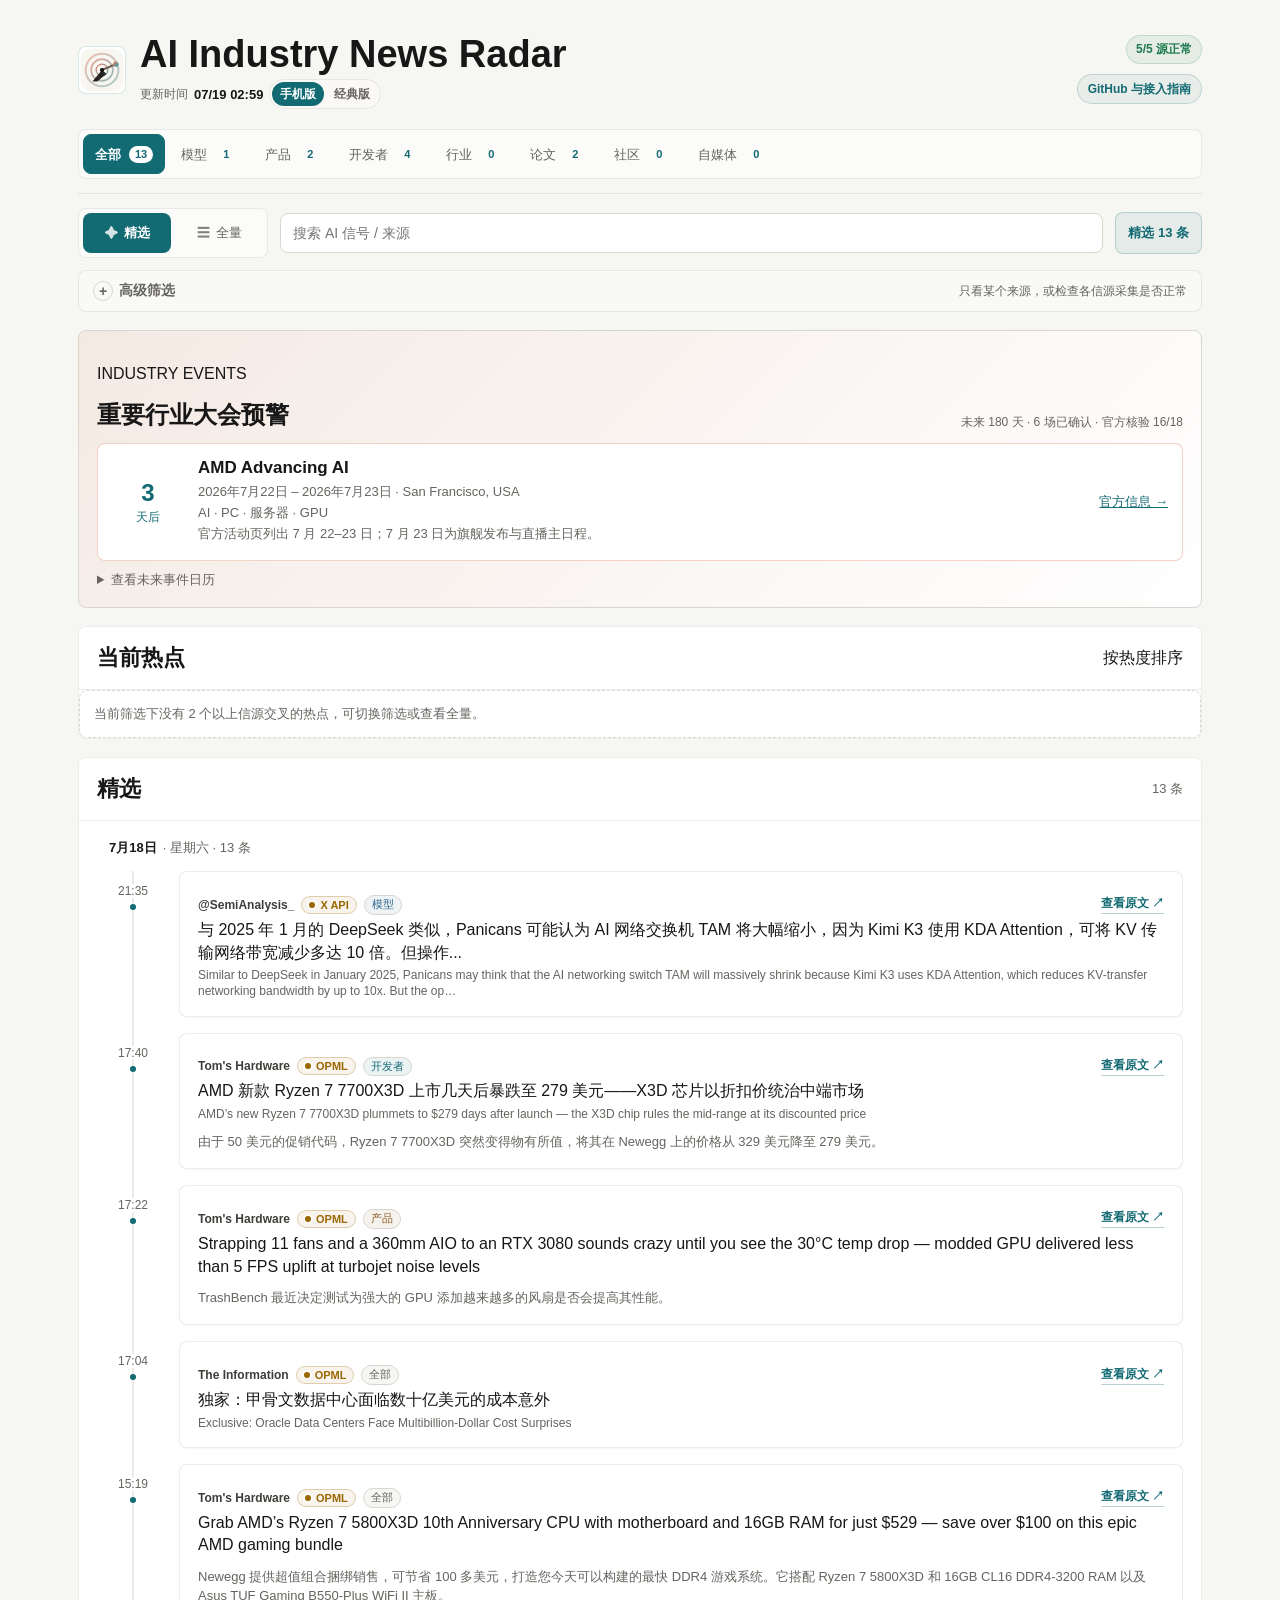
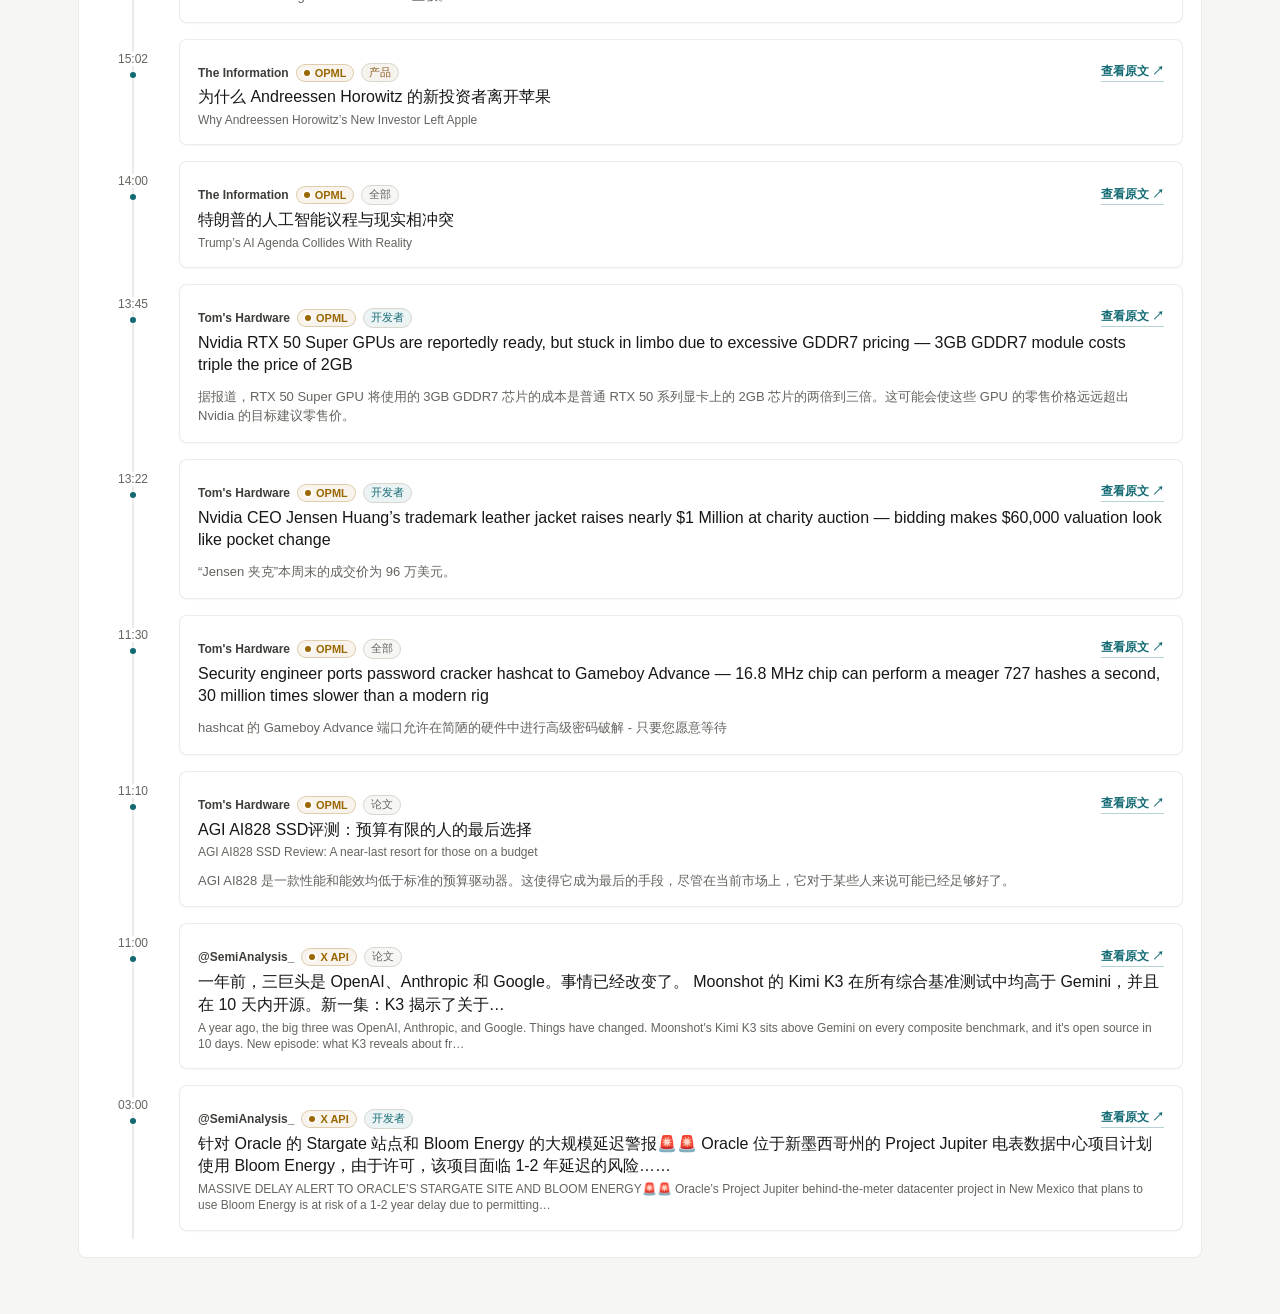
==== index.html @ e4fffa42 "fix: show industry signals instead of legacy AI scores" ====
<!doctype html>
<html lang="zh-CN" data-radar-view="mobile">
  <head>
    <meta charset="UTF-8" />
    <meta name="viewport" content="width=device-width, initial-scale=1.0" />
    <title>AI Industry News Radar｜24 小时产业更新雷达</title>
    <meta
      name="description"
      content="自动整理过去 24 小时值得看的 AI、PC、服务器与供应链产业更新。"
    />
    <link rel="canonical" href="https://news.learnprompt.pro/" />
    <meta property="og:title" content="AI Industry News Radar｜24 小时产业更新雷达" />
    <meta
      property="og:description"
      content="自动整理过去 24 小时值得看的 AI、PC、服务器与供应链产业更新。"
    />
    <meta property="og:type" content="website" />
    <meta property="og:url" content="https://news.learnprompt.pro/" />
    <meta property="og:site_name" content="AI Industry News Radar" />
    <meta name="application-name" content="AI Industry News Radar" />
    <meta name="theme-color" content="#f6f6f2" />
    <meta name="mobile-web-app-capable" content="yes" />
    <meta name="apple-mobile-web-app-title" content="AI Industry News Radar" />
    <meta name="apple-mobile-web-app-capable" content="yes" />
    <meta name="apple-mobile-web-app-status-bar-style" content="default" />
    <meta name="twitter:card" content="summary" />
    <meta name="twitter:title" content="AI Industry News Radar｜24 小时产业更新雷达" />
    <meta
      name="twitter:description"
      content="自动整理过去 24 小时值得看的 AI、PC、服务器与供应链产业更新。"
    />
    <link rel="icon" href="./assets/logo.svg" type="image/svg+xml" />
    <link rel="icon" href="./assets/icons/favicon-32.png" sizes="32x32" type="image/png" />
    <link rel="apple-touch-icon" href="./assets/icons/apple-touch-icon.png" sizes="180x180" />
    <link rel="manifest" href="./site.webmanifest" />
    <script src="./assets/view-mode.js?v=dual-view-0713c" data-root="./"></script>
    <link rel="stylesheet" href="./assets/styles.css?v=events-0719a" />
    <link rel="stylesheet" href="./assets/view-switch.css?v=dual-view-0713b" />
  </head>
  <body>
    <a class="skip-link" href="#hotBoardWrap">跳到当前热点</a>
    <main class="shell">
      <header class="hero">
        <div class="hero-main">
          <div class="hero-headline">
            <img class="hero-logo" src="./assets/logo.svg" alt="AI Industry News Radar Logo" />
            <div>
              <h1>AI Industry News Radar</h1>
              <div class="hero-updated hero-view-row">
                <span class="updated-label">更新时间</span>
                <span class="updated" id="updatedAt">加载中...</span>
                <div class="view-switch" role="group" aria-label="视角切换">
                  <span class="view-switch-label">视角</span>
                  <button class="view-switch-btn" type="button" data-radar-view-target="mobile">手机版</button>
                  <button class="view-switch-btn" type="button" data-radar-view-target="classic">经典版</button>
                </div>
              </div>
            </div>
          </div>
        </div>
        <div class="hero-meta">
          <span class="source-status-pill" id="sourceStatusPill">源状态加载中</span>
          <div class="hero-links" aria-label="项目入口">
            <a
              class="hero-link"
              href="https://github.com/LearnPrompt/ai-news-radar"
              target="_blank"
              rel="noopener noreferrer"
            >GitHub 与接入指南</a>
          </div>
        </div>

        <section class="section-nav-wrap" aria-label="内容栏目">
          <div class="section-tabs" id="sectionTabs" role="tablist" aria-label="AI 新闻栏目"></div>
          <div class="section-scroll-hint" aria-hidden="true">左右滑动，查看更多栏目 →</div>
        </section>
      </header>

      <section class="primary-controls">
        <div class="mode-switch curation-mode-switch" role="group" aria-label="精选/全量切换">
          <button id="modeSelectedBtn" class="mode-btn active" type="button" aria-pressed="true">
            <span class="mode-btn-icon" aria-hidden="true">&#10022;</span>精选
          </button>
          <button id="modeAllBtn" class="mode-btn" type="button" aria-pressed="false">
            <span class="mode-btn-icon" aria-hidden="true">&#9776;</span>全量
          </button>
        </div>
        <input id="searchInput" type="search" placeholder="搜索 AI 信号 / 来源" aria-label="搜索 AI 信号或来源" />
        <div class="mode-hint" id="modeHint">精选加载中</div>
        <button class="clear-filters-btn" id="clearFiltersBtn" type="button" hidden>清除筛选</button>
      </section>

      <details class="advanced-panel">
          <summary>
            <span>高级筛选</span>
            <span class="advanced-hint">只看某个来源，或检查各信源采集是否正常</span>
          </summary>
          <div class="advanced-content">
            <div class="advanced-controls">
              <label class="field">
                <span>具体来源</span>
                <select id="siteSelect">
                  <option value="">全部站点</option>
                </select>
              </label>
            </div>
            <div class="data-source-indicator" id="dataSourceIndicator" hidden>
              <span id="dataSourceIndicatorText"></span>
              <button type="button" id="dataSourceResetBtn" class="data-source-reset-btn">恢复本地</button>
            </div>
            <div class="source-health" id="sourceHealth">源状态加载中...</div>
            <details class="source-detail-panel">
              <summary>查看源状态详情</summary>
              <div class="source-health-details" id="sourceHealthDetails"></div>
              <section class="source-status-table" id="sourceStatusTable" aria-label="源状态详情"></section>
            </details>
          </div>
      </details>

      <section class="industry-events-wrap" id="industryEventsWrap" aria-label="重要行业大会预警" hidden>
        <div class="industry-events-head">
          <div>
            <p class="section-eyebrow">INDUSTRY EVENTS</p>
            <h2>重要行业大会预警</h2>
          </div>
          <span id="industryEventsMeta">加载中...</span>
        </div>
        <div id="industryEventAlert"></div>
        <details class="industry-events-calendar">
          <summary>查看未来事件日历</summary>
          <div id="industryEventsList"></div>
        </details>
      </section>

      <section class="list-wrap hot-board-wrap" id="hotBoardWrap" aria-label="当前热点">
        <div class="list-head">
          <h2>当前热点</h2>
          <span id="hotBoardMeta">按热度排序</span>
        </div>
        <div id="hotBoardList" class="hot-board-list"></div>
      </section>

      <section class="list-wrap top3-board-wrap" id="top3BoardWrap" aria-label="今日 TOP3 · 三口味锐评" hidden>
        <div class="list-head">
          <h2>今日 TOP3 · 三口味锐评</h2>
          <span id="top3BoardMeta"></span>
        </div>
        <div id="top3BoardList" class="top3-board-list"></div>
      </section>

      <section class="waytoagi-wrap">
        <div class="waytoagi-head">
          <h2>社区更新 · WaytoAGI</h2>
          <div class="waytoagi-tools">
            <div class="waytoagi-switch">
              <button id="waytoagiTodayBtn" class="waytoagi-btn active" type="button" aria-pressed="true">最近更新日</button>
              <button id="waytoagi7dBtn" class="waytoagi-btn" type="button" aria-pressed="false">近7日</button>
            </div>
            <span id="waytoagiUpdatedAt">加载中...</span>
          </div>
        </div>
        <div id="waytoagiMeta" class="waytoagi-meta"></div>
        <div id="waytoagiList" class="waytoagi-list"></div>
      </section>

      <section class="list-wrap" id="newsListWrap">
        <div class="list-head">
          <h2 id="listTitle">精选</h2>
          <div class="list-head-tools">
            <label id="allDedupeWrap" class="all-dedupe" for="allDedupeToggle">
              <input id="allDedupeToggle" type="checkbox" checked />
              <span class="all-dedupe-dot"></span>
              <span id="allDedupeLabel">去重开</span>
            </label>
            <span id="resultCount">0 条</span>
          </div>
        </div>
        <div id="newsList" class="news-list" aria-live="polite"></div>
      </section>

    </main>

    <template id="itemTpl">
      <article class="news-card">
        <div class="news-card-body">
          <div class="meta-row">
            <span class="curated-badge" hidden>精选</span>
            <span class="site"></span>
            <span class="source"></span>
            <strong class="score-badge" hidden></strong>
          </div>
          <a class="title" target="_blank" rel="noopener noreferrer"></a>
          <p class="news-summary"></p>
          <div class="why-box" hidden>
            <span class="why-label">推荐理由：</span>
            <span class="why-text"></span>
          </div>
          <div class="persona-slot"></div>
        </div>
      </article>
    </template>

    <script src="https://cdn.jsdelivr.net/npm/gsap@3.13.0/dist/gsap.min.js" integrity="sha384-HOvlOYPIs/zjoIkWUGXkVmXsjr8GuZLV+Q+rcPwmJOVZVpvTSXQChiN4t9Euv9Vc" crossorigin="anonymous" defer></script>
    <script src="./assets/motion.js?v=aihot-0715b" defer></script>
    <script src="./assets/app.js?v=industry-cleanup-0719b" defer></script>
  </body>
</html>
---- assets/styles.css ----
:root {
  --bg: #f6f6f2;
  --bg-alt: #eeecea;
  --surface: #ffffff;
  --surface-soft: #fbfaf7;
  --surface-alt: #f4f2ef;
  --ink: #171717;
  --ink-soft: #3f3d39;
  --muted: #66645f;
  --muted-soft: #8b8780;
  --line: #d9d6ce;
  --line-soft: rgba(23, 23, 23, 0.08);
  --accent: #126a73;
  --accent-warm: #b55231;
  --good: #1f7a4d;
  --warn: #9a6700;
  --bad: #b42318;
  --radius: 8px;
}

* {
  box-sizing: border-box;
}

html,
body {
  margin: 0;
  min-height: 100%;
  font-family: -apple-system, BlinkMacSystemFont, "Segoe UI", "Noto Sans SC", "Microsoft YaHei", sans-serif;
  color: var(--ink);
  background: var(--bg);
}

.skip-link {
  position: fixed;
  top: 12px;
  left: 12px;
  z-index: 100;
  border-radius: var(--radius);
  padding: 9px 12px;
  color: #f7fbfa;
  background: var(--accent);
  font-size: 13px;
  font-weight: 760;
  text-decoration: none;
  transform: translateY(-160%);
  transition: transform 160ms ease;
}

.skip-link:focus {
  transform: translateY(0);
}

button,
input,
select {
  font: inherit;
}

button {
  cursor: pointer;
}

.shell {
  max-width: 1160px;
  margin: 0 auto;
  padding: 30px 18px 56px;
}

.hero {
  display: grid;
  grid-template-columns: minmax(0, 1fr) auto;
  gap: 18px 28px;
  padding-bottom: 14px;
  border-bottom: 1px solid var(--line-soft);
}

.hero-main {
  min-width: 0;
}

.hero-headline {
  display: flex;
  gap: 14px;
  align-items: center;
}

.hero-headline > div {
  min-width: 0;
}

.hero-logo {
  width: 48px;
  height: 48px;
  border: 1px solid rgba(18, 106, 115, 0.16);
  border-radius: var(--radius);
  background: var(--surface);
}

.hero h1 {
  margin: 4px 0 0;
  font-size: 38px;
  line-height: 1.08;
  overflow-wrap: break-word;
}

.hero-updated {
  display: flex;
  align-items: baseline;
  gap: 6px;
  margin: 4px 0 0;
  font-size: 13px;
  color: var(--muted);
}

.hero-meta {
  align-self: center;
  display: grid;
  gap: 6px;
  min-width: 178px;
  padding: 0;
  border: 0;
  border-radius: var(--radius);
  background: transparent;
  justify-items: end;
  text-align: right;
}

.updated-label {
  color: var(--muted);
  font-size: 12px;
}

.updated {
  color: var(--ink);
  font-size: 13px;
  font-weight: 700;
}

.source-status-pill {
  display: inline-flex;
  width: max-content;
  max-width: 100%;
  align-items: center;
  gap: 6px;
  border: 1px solid rgba(31, 122, 77, 0.18);
  border-radius: 999px;
  padding: 5px 9px;
  color: var(--good);
  background: rgba(31, 122, 77, 0.07);
  font-size: 12px;
  font-weight: 740;
}

.source-status-pill.warn {
  color: var(--warn);
  border-color: rgba(154, 103, 0, 0.22);
  background: rgba(154, 103, 0, 0.08);
}

.source-status-pill.bad {
  color: var(--bad);
  border-color: rgba(180, 35, 24, 0.22);
  background: rgba(180, 35, 24, 0.07);
}

.hero-links {
  display: flex;
  flex-wrap: wrap;
  justify-content: flex-end;
  gap: 6px;
  margin-top: 4px;
}

.hero-link {
  display: inline-flex;
  align-items: center;
  justify-content: center;
  min-height: 30px;
  border: 1px solid rgba(18, 106, 115, 0.2);
  border-radius: 999px;
  padding: 5px 10px;
  color: var(--accent);
  background: rgba(18, 106, 115, 0.06);
  font-size: 12px;
  font-weight: 740;
  line-height: 1;
  text-decoration: none;
  white-space: nowrap;
}

.hero-link:hover {
  border-color: rgba(18, 106, 115, 0.36);
  background: rgba(18, 106, 115, 0.1);
}

.section-nav-wrap {
  grid-column: 1 / -1;
  display: grid;
  gap: 10px;
  padding-top: 2px;
}

.section-tabs {
  display: flex;
  gap: 4px;
  align-items: center;
  overflow-x: auto;
  scrollbar-width: none;
  -webkit-overflow-scrolling: touch;
  border: 1px solid var(--line-soft);
  border-radius: var(--radius);
  padding: 4px;
  background: rgba(255, 255, 255, 0.52);
}

.section-tabs::-webkit-scrollbar {
  display: none;
}

.section-scroll-hint {
  display: none;
}

.section-tab {
  flex: 0 0 auto;
  min-height: 40px;
  display: inline-flex;
  align-items: center;
  gap: 8px;
  border: 1px solid transparent;
  border-radius: var(--radius);
  padding: 0 11px;
  color: var(--muted);
  background: transparent;
  font-size: 13px;
}

.section-tab span,
.section-tab strong {
  line-height: 1;
  white-space: nowrap;
}

.section-tab strong {
  min-width: 22px;
  border-radius: 999px;
  padding: 3px 6px;
  color: var(--accent);
  background: transparent;
  font-size: 11px;
  text-align: center;
}

.section-tab.active {
  color: #fff;
  border-color: var(--accent);
  background: var(--accent);
  font-weight: 780;
}

.section-tab.active strong {
  color: var(--accent);
  background: #fff;
}

.primary-controls {
  margin-top: 14px;
  display: grid;
  grid-template-columns: auto minmax(0, 1fr) auto auto;
  gap: 12px;
  align-items: center;
}

/* 清除筛选按钮 hidden 时，隐藏项仍会占用第4列的 gap track，
   导致本行右边缘比 .section-tabs 短一个 gap 宽度——收窄为 3 列补齐右边缘。
   只在桌面生效：760px 以下 .primary-controls 是另一套 2 列/整行布局，不受此问题影响。 */
@media (min-width: 761px) {
  .primary-controls:has(> .clear-filters-btn[hidden]) {
    grid-template-columns: auto minmax(0, 1fr) auto;
  }
}

input,
select {
  width: 100%;
  border: 1px solid var(--line);
  background: var(--surface);
  color: var(--ink);
  border-radius: var(--radius);
  padding: 11px 12px;
  font-size: 14px;
}

input:focus,
select:focus,
button:focus-visible,
summary:focus-visible {
  outline: 2px solid rgba(18, 106, 115, 0.35);
  outline-offset: 2px;
}

.mode-hint {
  min-height: 42px;
  display: grid;
  place-items: center;
  border: 1px solid rgba(18, 106, 115, 0.22);
  border-radius: var(--radius);
  padding: 0 12px;
  color: var(--accent);
  background: rgba(18, 106, 115, 0.07);
  font-size: 13px;
  font-weight: 720;
  white-space: nowrap;
}

.clear-filters-btn,
.empty-reset-btn {
  min-height: 42px;
  border: 1px solid rgba(181, 82, 49, 0.28);
  border-radius: var(--radius);
  padding: 0 13px;
  color: var(--accent-warm);
  background: rgba(181, 82, 49, 0.06);
  font-size: 13px;
  font-weight: 720;
  white-space: nowrap;
}

.clear-filters-btn:hover,
.empty-reset-btn:hover {
  border-color: rgba(181, 82, 49, 0.46);
  background: rgba(181, 82, 49, 0.1);
}

.advanced-panel {
  margin-top: 12px;
  border: 1px solid rgba(23, 23, 23, 0.08);
  border-radius: var(--radius);
  background: rgba(251, 250, 247, 0.66);
}

.advanced-panel > summary {
  position: relative;
  display: flex;
  justify-content: space-between;
  gap: 12px;
  align-items: center;
  padding: 11px 14px 11px 40px;
  color: var(--ink);
  font-size: 14px;
  font-weight: 700;
  list-style: none;
  cursor: pointer;
}

.advanced-panel:not([open]) > summary {
  color: var(--muted);
  font-weight: 650;
}

.advanced-panel > summary::-webkit-details-marker {
  display: none;
}

.advanced-panel > summary::before {
  content: "+";
  width: 18px;
  height: 18px;
  position: absolute;
  left: 14px;
  top: 50%;
  transform: translateY(-50%);
  display: grid;
  place-items: center;
  border: 1px solid var(--line);
  border-radius: 50%;
  color: var(--muted);
  font-weight: 700;
}

.advanced-panel > summary > span:first-child {
  min-width: 0;
}

.advanced-panel[open] > summary::before {
  content: "-";
}

.advanced-hint {
  color: var(--muted);
  font-size: 12px;
  font-weight: 400;
  white-space: nowrap;
}

.advanced-content {
  display: grid;
  gap: 14px;
  padding: 0 14px 14px;
  border-top: 1px solid var(--line-soft);
}

.advanced-controls {
  display: grid;
  grid-template-columns: minmax(0, 320px);
  gap: 10px;
  align-items: end;
  padding-top: 14px;
}

.field {
  display: grid;
  gap: 6px;
  color: var(--muted);
  font-size: 12px;
}

.mode-switch {
  display: inline-flex;
  gap: 4px;
  align-items: center;
  border: 1px solid var(--line-soft);
  border-radius: var(--radius);
  padding: 4px;
  background: rgba(255, 255, 255, 0.52);
}

.mode-btn {
  min-height: 40px;
  border: 0;
  border-radius: var(--radius);
  background: transparent;
  color: var(--muted);
  padding: 0 14px;
  font-size: 13px;
}

.mode-btn.active {
  background: var(--accent);
  color: #fff;
  font-weight: 780;
}

.all-dedupe {
  display: none;
  min-height: 40px;
  align-items: center;
  gap: 8px;
  border: 1px solid var(--line);
  border-radius: var(--radius);
  padding: 0 12px;
  font-size: 13px;
  color: var(--muted);
  background: var(--surface-soft);
  cursor: pointer;
  user-select: none;
}

.all-dedupe.show {
  display: inline-flex;
}

.all-dedupe input {
  position: absolute;
  opacity: 0;
  width: 0;
  height: 0;
}

.all-dedupe-dot {
  width: 12px;
  height: 12px;
  border-radius: 50%;
  border: 1px solid rgba(23, 23, 23, 0.25);
  background: rgba(23, 23, 23, 0.16);
}

.all-dedupe input:checked + .all-dedupe-dot {
  border-color: rgba(18, 106, 115, 0.65);
  background: var(--accent);
}

.source-health {
  display: grid;
  gap: 10px;
}

.source-health-summary {
  display: flex;
  min-width: 0;
  align-items: center;
  justify-content: space-between;
  gap: 12px;
  border: 1px solid rgba(31, 122, 77, 0.16);
  border-radius: var(--radius);
  padding: 11px 12px;
  color: var(--muted);
  background: rgba(31, 122, 77, 0.05);
  font-size: 13px;
  line-height: 1.4;
}

.source-health-summary strong {
  color: var(--good);
  font-size: 15px;
}

.source-health-summary.warn {
  border-color: rgba(154, 103, 0, 0.2);
  background: rgba(154, 103, 0, 0.07);
}

.source-health-summary.warn strong {
  color: var(--warn);
}

.source-health-summary.bad {
  border-color: rgba(180, 35, 24, 0.22);
  background: rgba(180, 35, 24, 0.06);
}

.source-health-summary.bad strong {
  color: var(--bad);
}

.source-health-fail-bad {
  color: var(--bad);
  font-weight: 700;
}

.source-detail-panel {
  border: 1px solid var(--line-soft);
  border-radius: var(--radius);
  background: rgba(255, 255, 255, 0.48);
  overflow: hidden;
}

.source-detail-panel > summary {
  display: flex;
  align-items: center;
  justify-content: space-between;
  gap: 10px;
  padding: 10px 12px;
  color: var(--accent);
  font-size: 13px;
  font-weight: 760;
  cursor: pointer;
  list-style: none;
}

.source-detail-panel > summary::-webkit-details-marker {
  display: none;
}

.source-detail-panel > summary::after {
  content: "+";
  color: var(--muted);
  font-weight: 800;
}

.source-detail-panel[open] > summary::after {
  content: "-";
}

.source-health-details {
  display: grid;
  gap: 10px;
  padding: 0 12px 12px;
}

.source-health-hint {
  color: var(--muted);
  font-size: 12px;
  line-height: 1.4;
}

.source-health-authors-toggle {
  align-self: start;
  border: 1px solid var(--line);
  border-radius: var(--radius);
  padding: 6px 10px;
  color: var(--accent);
  background: var(--surface-soft);
  font: inherit;
  font-size: 12px;
  cursor: pointer;
}

.source-health-authors-toggle:hover,
.source-health-authors-toggle:focus-visible {
  border-color: var(--accent);
  outline: none;
}

.health-author-list {
  border: 1px solid var(--line);
  border-radius: var(--radius);
  padding: 10px 12px;
  background: var(--surface-soft);
}

.health-author-list-title {
  font-size: 13px;
  font-weight: 700;
}

.health-author-list-meta {
  margin-top: 3px;
  color: var(--muted);
  font-size: 12px;
}

.health-author-list-items {
  display: flex;
  max-height: 220px;
  margin-top: 9px;
  gap: 6px;
  overflow: auto;
  flex-wrap: wrap;
  align-content: flex-start;
}

.health-author-list-items button {
  border: 1px solid var(--line);
  border-radius: 999px;
  padding: 3px 7px;
  color: var(--ink-soft);
  background: var(--surface);
  font: inherit;
  font-size: 12px;
  line-height: 1.25;
  cursor: pointer;
}

.health-author-list-items button:hover,
.health-author-list-items button:focus-visible {
  border-color: var(--accent);
  color: var(--accent);
  outline: none;
}

.source-status-table {
  padding: 0 12px 12px;
}

.source-table {
  display: grid;
  border: 1px solid var(--line-soft);
  border-radius: var(--radius);
  overflow: hidden;
  background: var(--surface);
}

.source-table-row {
  display: grid;
  grid-template-columns: minmax(160px, 1.4fr) minmax(96px, 0.8fr) minmax(64px, 0.5fr) minmax(56px, 0.4fr);
  gap: 10px;
  align-items: center;
  border-top: 1px solid var(--line-soft);
  padding: 9px 10px;
  color: var(--muted);
  font-size: 12px;
}

.source-table-row:first-child {
  border-top: 0;
}

.source-table-head {
  color: var(--ink-soft);
  background: rgba(246, 246, 242, 0.74);
  font-weight: 780;
}

.source-table-row span {
  min-width: 0;
  overflow: hidden;
  text-overflow: ellipsis;
  white-space: nowrap;
}

.source-table-row .ok {
  color: var(--good);
  font-weight: 760;
}

.source-table-row .bad {
  color: var(--bad);
  font-weight: 760;
}

.source-table-foot {
  display: block;
  color: var(--ink-soft);
  background: rgba(246, 246, 242, 0.74);
  font-weight: 780;
  text-align: right;
}

.list-wrap,
.waytoagi-wrap {
  margin-top: 18px;
  border: 1px solid var(--line-soft);
  border-radius: var(--radius);
  background: var(--surface);
  overflow: hidden;
}

.list-wrap {
  background: var(--surface);
}

/* 双色交替：WaytoAGI 版块用深一档的底色，与伯乐精选 / AI信号流形成节奏感 */
.waytoagi-wrap {
  background: var(--bg-alt);
  border-color: rgba(23, 23, 23, 0.12);
}

.list-head,
.waytoagi-head {
  padding: 16px 18px;
  display: flex;
  flex-wrap: nowrap;
  justify-content: space-between;
  align-items: center;
  gap: 12px;
  border-bottom: 1px solid var(--line-soft);
  background: var(--surface);
}

/* WaytoAGI header 用对应的深档底色 */
.waytoagi-head {
  background: var(--surface-alt);
  border-bottom-color: rgba(23, 23, 23, 0.1);
}

.list-head h2,
.waytoagi-head h2 {
  margin: 0;
  font-size: 22px;
}

#resultCount,
#waytoagiUpdatedAt {
  color: var(--muted);
  font-size: 13px;
  white-space: nowrap;
}

.list-head-tools {
  display: flex;
  align-items: center;
  justify-content: flex-end;
  gap: 10px;
  min-width: 0;
  flex-wrap: wrap;
}

.bole-more-btn,
.list-more-btn {
  display: block;
  width: calc(100% - 32px);
  margin: 0 16px 16px;
  border: 1px solid var(--line);
  border-radius: var(--radius);
  background: var(--surface);
  color: var(--accent);
  cursor: pointer;
  font-size: 13px;
  font-weight: 760;
  min-height: 38px;
}

.bole-more-btn:hover,
.list-more-btn:hover {
  border-color: rgba(18, 106, 115, 0.38);
  background: rgba(18, 106, 115, 0.06);
}

.list-more-btn {
  margin-top: 12px;
}

.bole-empty {
  grid-column: 1 / -1;
  border: 1px dashed var(--line);
  border-radius: var(--radius);
  padding: 14px;
  color: var(--muted);
  font-size: 13px;
}

.intel-card-meta {
  display: flex;
  flex-wrap: wrap;
  gap: 7px;
  align-items: center;
  color: var(--muted);
  font-size: 12px;
}

.intel-score {
  color: var(--accent);
}

.top-story-title,
.intel-title {
  color: var(--ink);
  font-weight: 790;
  line-height: 1.38;
  letter-spacing: 0;
  overflow-wrap: anywhere;
}

.original-action,
.original-link {
  color: var(--accent);
  font-size: 12px;
  font-weight: 760;
  text-decoration: none;
}

.original-action {
  justify-self: start;
  border-bottom: 1px solid rgba(18, 106, 115, 0.3);
  padding-bottom: 1px;
}

.original-link {
  margin-left: auto;
}

.original-link:hover {
  text-decoration: underline;
}

.intel-reason {
  margin: 0;
  color: var(--muted);
  font-size: 13px;
  line-height: 1.48;
  overflow-wrap: anywhere;
}

.intel-tags,
.intel-card-sources,
.intel-sources {
  display: flex;
  flex-wrap: wrap;
  gap: 6px;
  align-items: center;
}

.signal-tag,
.intel-tags > span,
.intel-card-sources > span,
.intel-card-sources > strong,
.intel-sources {
  border: 1px solid var(--line);
  border-radius: 999px;
  padding: 3px 7px;
  color: var(--muted);
  background: rgba(255, 255, 255, 0.72);
  font-size: 11px;
  line-height: 1.25;
}

.intel-tags > span {
  color: var(--accent);
  border-color: rgba(18, 106, 115, 0.22);
  background: rgba(18, 106, 115, 0.07);
  font-weight: 720;
}

.signal-tag.tone-official,
.ai-tag.tone-official {
  color: var(--good);
  border-color: rgba(31, 122, 77, 0.32);
  background: rgba(31, 122, 77, 0.08);
}

.signal-tag.tone-hot,
.ai-tag.tone-hot,
.signal-tag.tone-community,
.ai-tag.tone-community {
  color: var(--accent-warm);
  border-color: rgba(181, 82, 49, 0.32);
  background: rgba(181, 82, 49, 0.08);
}

.signal-tag.tone-models,
.ai-tag.tone-models {
  color: #2a658a;
  border-color: rgba(42, 101, 138, 0.3);
  background: rgba(42, 101, 138, 0.08);
}

.signal-tag.tone-devtools,
.ai-tag.tone-devtools {
  color: var(--accent);
  border-color: rgba(18, 106, 115, 0.28);
  background: rgba(18, 106, 115, 0.08);
}

.signal-tag.tone-aggregate,
.ai-tag.tone-aggregate {
  color: #5f6b75;
  border-color: rgba(95, 107, 117, 0.28);
  background: rgba(95, 107, 117, 0.08);
}

.signal-tag.tone-research,
.ai-tag.tone-research {
  color: #6b568f;
  border-color: rgba(107, 86, 143, 0.3);
  background: rgba(107, 86, 143, 0.08);
}

.signal-tag.tone-products,
.ai-tag.tone-products {
  color: #8a5b20;
  border-color: rgba(138, 91, 32, 0.3);
  background: rgba(138, 91, 32, 0.08);
}

.signal-tag.tone-creator,
.ai-tag.tone-creator {
  color: #874860;
  border-color: rgba(135, 72, 96, 0.3);
  background: rgba(135, 72, 96, 0.08);
}

.signal-tag.tone-industry,
.ai-tag.tone-industry {
  color: #5c6258;
  border-color: rgba(92, 98, 88, 0.3);
  background: rgba(92, 98, 88, 0.08);
}

.signal-tag.tone-strong,
.ai-tag.tone-strong {
  color: var(--good);
  border-color: rgba(31, 122, 77, 0.28);
  background: rgba(31, 122, 77, 0.08);
}

.signal-tag.tone-default,
.ai-tag.tone-default {
  color: var(--muted);
  border-color: rgba(102, 100, 95, 0.26);
  background: rgba(102, 100, 95, 0.06);
}

.source-chip {
  display: inline-flex;
  min-width: 0;
  align-items: center;
  gap: 5px;
}

.source-dot {
  width: 6px;
  height: 6px;
  flex: 0 0 auto;
  border-radius: 50%;
  background: currentColor;
  box-shadow: 0 0 0 2px rgba(255, 255, 255, 0.72);
}

.source-chip-label {
  min-width: 0;
  overflow: hidden;
  text-overflow: ellipsis;
  white-space: nowrap;
}

.kind-official {
  color: var(--good);
  border-color: rgba(31, 122, 77, 0.28);
  background: rgba(31, 122, 77, 0.08);
}

.kind-hot {
  color: var(--accent-warm);
  border-color: rgba(181, 82, 49, 0.3);
  background: rgba(181, 82, 49, 0.08);
}

.kind-aihub {
  color: var(--accent);
  border-color: rgba(18, 106, 115, 0.26);
  background: rgba(18, 106, 115, 0.07);
}

.kind-builders,
.kind-newsletter {
  color: var(--warn);
  border-color: rgba(154, 103, 0, 0.28);
  background: rgba(154, 103, 0, 0.07);
}

.kind-creator {
  color: #874860;
  border-color: rgba(135, 72, 96, 0.28);
  background: rgba(135, 72, 96, 0.07);
}

.kind-aggregate,
.kind-blogs,
.kind-default {
  color: var(--muted);
  border-color: rgba(102, 100, 95, 0.26);
  background: rgba(102, 100, 95, 0.06);
}

.source-chip.kind-official {
  color: var(--good);
  border-color: rgba(31, 122, 77, 0.28);
  background: rgba(31, 122, 77, 0.08);
}

.source-chip.kind-hot {
  color: var(--accent-warm);
  border-color: rgba(181, 82, 49, 0.3);
  background: rgba(181, 82, 49, 0.08);
}

.source-chip.kind-aihub {
  color: var(--accent);
  border-color: rgba(18, 106, 115, 0.26);
  background: rgba(18, 106, 115, 0.07);
}

.source-chip.kind-builders,
.source-chip.kind-newsletter {
  color: var(--warn);
  border-color: rgba(154, 103, 0, 0.28);
  background: rgba(154, 103, 0, 0.07);
}

.source-chip.kind-creator {
  color: #874860;
  border-color: rgba(135, 72, 96, 0.28);
  background: rgba(135, 72, 96, 0.07);
}

.source-chip.kind-aggregate,
.source-chip.kind-blogs,
.source-chip.kind-default {
  color: var(--muted);
  border-color: rgba(102, 100, 95, 0.26);
  background: rgba(102, 100, 95, 0.06);
}

.intel-sources {
  justify-self: start;
  border-radius: var(--radius);
  line-height: 1.35;
}

.news-list {
  padding: 8px 18px 18px;
  gap: 8px;
}

.intel-card {
  min-width: 0;
  display: grid;
  gap: 8px;
  border: 1px solid var(--line);
  border-radius: var(--radius);
  padding: 13px 14px;
  background: var(--surface);
  transition: transform 0.18s ease, box-shadow 0.18s ease, border-color 0.18s ease;
}

.intel-card:hover {
  border-color: rgba(18, 106, 115, 0.32);
  background: #fff;
}

.intel-card-rank {
  color: var(--accent);
  font-weight: 800;
}

.intel-title {
  display: block;
  font-size: 16px;
  text-decoration: none;
}

.intel-title:hover {
  color: var(--accent);
}

.intel-score.hot {
  color: var(--accent-warm);
}

.intel-score.strong {
  color: var(--good);
}

.intel-card-sources {
  min-width: 0;
}

.intel-card-sources > span,
.intel-card-sources > strong {
  max-width: 260px;
  overflow: hidden;
  text-overflow: ellipsis;
  white-space: nowrap;
}

.news-list,
.site-group-list,
.source-group-list {
  display: grid;
}

.list-loading {
  padding: 18px 16px;
  color: var(--muted);
  font-size: 13px;
  background: var(--surface-soft);
}

.list-more-btn:focus-visible {
  outline: 2px solid var(--accent);
  outline-offset: -2px;
}

.news-card {
  min-width: 0;
}

.meta-row {
  display: flex;
  flex-wrap: wrap;
  gap: 7px;
  align-items: center;
  margin-top: 7px;
  color: var(--muted);
  font-size: 12px;
}

.site {
  font-weight: 700;
  color: #3f3d39;
}

.category,
.source,
.ai-tag,
.multi-chip,
.meta-row .signal-tag {
  padding: 2px 7px;
  border: 1px solid var(--line);
  border-radius: 999px;
  font-size: 11px;
}

.category {
  color: var(--ink);
  background: var(--surface-soft);
}

.category.kind-official {
  border-color: rgba(31, 122, 77, 0.34);
  color: var(--good);
}

.category.kind-newsletter {
  border-color: rgba(154, 103, 0, 0.34);
  color: var(--warn);
}

.category.kind-builders {
  border-color: rgba(181, 82, 49, 0.36);
  color: var(--accent-warm);
}

.category.kind-creator {
  border-color: rgba(135, 72, 96, 0.32);
  color: #874860;
}

.category.kind-aihub {
  border-color: rgba(18, 106, 115, 0.28);
  color: var(--accent);
}

.category.kind-aggregate,
.category.kind-blogs {
  color: var(--muted);
}

.ai-tag {
  border-color: rgba(18, 106, 115, 0.22);
  background: rgba(18, 106, 115, 0.07);
  color: var(--accent);
  font-weight: 650;
}

.source.source-chip {
  max-width: 220px;
  font-weight: 650;
}

.ai-tag.hot {
  border-color: rgba(181, 82, 49, 0.3);
  background: rgba(181, 82, 49, 0.08);
  color: var(--accent-warm);
}

.ai-tag.strong {
  border-color: rgba(31, 122, 77, 0.28);
  background: rgba(31, 122, 77, 0.08);
  color: var(--good);
}

.ai-tag.watch {
  color: var(--muted);
  background: var(--surface-soft);
}

.multi-chip {
  color: var(--ink);
  background: var(--surface-soft);
  font-weight: 650;
  cursor: pointer;
  font-family: inherit;
  line-height: 1.4;
}

.multi-chip:hover {
  border-color: var(--accent);
  color: var(--accent);
}

.multi-chip[aria-expanded="true"] {
  border-color: var(--accent);
  color: var(--accent);
  background: rgba(18, 106, 115, 0.06);
}

.title {
  min-width: 0;
  margin-top: 0;
  display: inline-flex;
  flex-direction: column;
  gap: 3px;
  color: var(--ink);
  text-decoration: none;
  font-size: 16px;
  line-height: 1.42;
  overflow-wrap: anywhere;
}

.news-summary {
  margin: 7px 0 0;
  color: var(--muted);
  font-size: 13px;
  line-height: 1.45;
}

.title-sub {
  color: var(--muted);
  font-size: 12px;
  line-height: 1.35;
  font-weight: 400;
}

.title:hover {
  color: var(--accent);
}

.empty {
  padding: 24px 16px;
  color: var(--muted);
  text-align: center;
}

.empty h3 {
  margin: 0;
  color: var(--ink);
  font-size: 17px;
}

.empty p {
  margin: 7px 0 14px;
}

.empty-reset-btn {
  min-height: 38px;
}

.waytoagi-tools {
  display: inline-flex;
  align-items: center;
  gap: 10px;
}

.waytoagi-switch {
  display: inline-flex;
  border: 1px solid var(--line);
  border-radius: var(--radius);
  overflow: hidden;
  background: var(--surface);
}

.waytoagi-btn {
  min-height: 32px;
  border: 0;
  border-left: 1px solid var(--line);
  background: transparent;
  color: var(--muted);
  padding: 0 10px;
  font-size: 12px;
}

.waytoagi-btn:first-child {
  border-left: 0;
}

.waytoagi-btn.active {
  background: var(--accent);
  color: #fff;
  font-weight: 700;
}

.waytoagi-meta {
  padding: 12px 16px 0;
  display: flex;
  flex-wrap: wrap;
  gap: 8px;
  font-size: 12px;
  color: var(--muted);
}

.waytoagi-meta a {
  color: var(--accent);
  text-decoration: none;
}

.waytoagi-list {
  padding: 12px 16px 16px;
  display: grid;
  gap: 8px;
}

.waytoagi-item {
  min-width: 0;
  display: grid;
  grid-template-columns: 76px minmax(0, 1fr);
  gap: 8px;
  text-decoration: none;
  border: 1px solid rgba(23, 23, 23, 0.08);
  border-radius: var(--radius);
  padding: 8px 10px;
  color: var(--ink);
  background: var(--surface);   /* alt 版块里卡片用纯白，形成内部层次 */
}

.waytoagi-item .d {
  color: var(--muted);
  font-size: 12px;
}

.waytoagi-item .t {
  min-width: 0;
  font-size: 13px;
  line-height: 1.35;
  overflow-wrap: anywhere;
}

.waytoagi-empty,
.waytoagi-error {
  border-radius: var(--radius);
  padding: 9px 10px;
  font-size: 13px;
}

.waytoagi-empty {
  border: 1px dashed var(--line);
  color: var(--muted);
}

.waytoagi-error {
  border: 1px solid rgba(180, 35, 24, 0.28);
  background: rgba(180, 35, 24, 0.08);
  color: var(--bad);
}

@media (max-width: 760px) {
  .shell {
    padding: 18px 12px 36px;
  }

  .hero,
  .advanced-controls,
  .waytoagi-head {
    grid-template-columns: 1fr;
  }

  .hero {
    gap: 10px;
    padding-bottom: 12px;
  }

  .advanced-panel > summary {
    min-height: 46px;
    align-items: center;
    flex-direction: row;
    padding-block: 9px;
  }

  .advanced-hint {
    max-width: 65%;
    overflow: hidden;
    text-overflow: ellipsis;
    white-space: nowrap;
  }

  .hero h1 {
    font-size: 30px;
  }

  .hero-logo {
    width: 48px;
    height: 48px;
  }

  .hero-meta {
    display: flex;
    flex-wrap: wrap;
    justify-content: flex-start;
    align-items: center;
    gap: 8px;
    min-width: 0;
    text-align: left;
  }

  .hero-links {
    width: auto;
    justify-content: flex-start;
  }

  .updated-label {
    display: none;
  }

  .updated {
    display: inline-flex;
    align-items: center;
    min-height: 30px;
    border: 1px solid var(--line-soft);
    border-radius: 999px;
    padding: 5px 10px;
    background: rgba(255, 255, 255, 0.62);
    font-size: 12px;
  }

  .updated::before {
    content: "更新";
    margin-right: 5px;
    color: var(--muted);
    font-weight: 650;
  }

  .source-status-pill {
    min-height: 30px;
    padding: 5px 10px;
    font-size: 12px;
  }

  .section-nav-wrap {
    position: sticky;
    z-index: 8;
    top: 0;
    margin-right: -12px;
    margin-left: -12px;
    padding: 7px 12px;
    border-top: 1px solid rgba(23, 23, 23, 0.06);
    border-bottom: 1px solid rgba(23, 23, 23, 0.08);
    background: rgba(246, 246, 242, 0.96);
    backdrop-filter: blur(10px);
  }

  .section-tabs {
    padding-bottom: 1px;
  }

  .section-scroll-hint {
    display: block;
    margin-top: -5px;
    color: var(--accent);
    font-size: 11px;
    font-weight: 680;
    text-align: right;
  }

  .section-tab {
    min-height: 38px;
    padding: 0 10px;
  }

  .mode-hint,
  .advanced-hint,
  #resultCount,
  #waytoagiUpdatedAt {
    white-space: normal;
  }

  .primary-controls {
    grid-template-columns: minmax(0, 1fr) auto;
    gap: 8px;
  }

  .primary-controls .mode-switch {
    grid-column: 1 / -1;
  }

  .clear-filters-btn {
    grid-column: 1 / -1;
    min-height: 38px;
  }

  .mode-hint {
    min-height: 42px;
    max-width: 112px;
    padding-inline: 10px;
    white-space: nowrap;
  }

  .waytoagi-head {
    align-items: flex-start;
    flex-direction: column;
  }

  .list-head {
    align-items: flex-start;
    flex-direction: column;
  }

  .list-head-tools {
    width: 100%;
    justify-content: space-between;
  }

  .news-list {
    padding: 10px 12px 12px;
  }

  .source-status-table {
    overflow-x: auto;
  }

  .source-table {
    min-width: 580px;
  }
}

@media (max-width: 460px) {
  .hero-headline {
    align-items: flex-start;
  }

  .source-health-summary {
    align-items: flex-start;
    flex-direction: column;
  }

  .section-tab {
    gap: 6px;
    font-size: 12px;
  }

  .section-tab strong {
    min-width: 20px;
    padding: 3px 5px;
  }

  .intel-card {
    padding: 12px;
  }

  .intel-card-sources > span,
  .intel-card-sources > strong {
    max-width: 180px;
  }

  .waytoagi-tools {
    align-items: flex-start;
    flex-direction: column;
  }
}

/* Motion layer */
.news-card,
.intel-card {
  transition: transform 0.18s ease, box-shadow 0.18s ease, border-color 0.18s ease;
}

.news-card:hover,
.intel-card:hover {
  transform: translateY(-2px);
  box-shadow: 0 4px 12px rgba(0, 0, 0, 0.07);
}

@media (prefers-reduced-motion: reduce) {
  .news-card,
  .intel-card {
    will-change: auto;
    transition: none;
    transform: none !important;
  }

  .news-card:hover,
  .intel-card:hover {
    box-shadow: none;
  }
}

/* 入场动画只做位移、不碰透明度：后台/冻结页面里动画不启动时，
   元素最多偏移几像素但始终可见，绝不会像 opacity 动画那样被困在透明态。 */
@media (prefers-reduced-motion: no-preference) {
  @keyframes card-enter {
    from {
      transform: translateY(12px);
    }
  }

  #newsList .news-card {
    animation: card-enter 0.4s ease;
  }

  @keyframes nav-enter {
    from {
      transform: translateY(8px);
    }
  }

  .section-tab {
    animation: nav-enter 0.3s ease;
  }
}

/* ============================================================
   Persona 三味点评（v0.8）
   只用既有变量：--accent / --ink-soft / --muted / --line / --surface
   红线：0 圆角、1px 实线边框、单一 accent 色
   ============================================================ */

.story-persona {
  display: flex;
  align-items: baseline;
  gap: 7px;
  min-width: 0;
}

.story-persona-label {
  flex: none;
  border-left: 2px solid var(--accent);
  padding-left: 6px;
  color: var(--accent);
  font-size: 11px;
  font-weight: 760;
  line-height: 1.2;
}

.story-persona-text {
  color: var(--ink-soft);
  font-size: 11px;
  line-height: 1.5;
  overflow-wrap: anywhere;
}

.persona-panel {
  display: grid;
  grid-template-columns: repeat(3, 1fr);
  border: 1px solid var(--line);
  border-radius: 0;
  background: var(--surface);
}

.persona-col {
  display: grid;
  gap: 4px;
  align-content: start;
  padding: 9px 10px;
  min-width: 0;
}

.persona-col + .persona-col {
  border-left: 1px solid var(--line);
}

.persona-name {
  color: var(--accent);
  font-size: 11px;
  font-weight: 760;
  line-height: 1.2;
}

.persona-score {
  color: var(--ink);
  font-size: 14px;
  font-weight: 790;
  line-height: 1.2;
}

.persona-review {
  margin: 0;
  color: var(--ink-soft);
  font-size: 11px;
  line-height: 1.5;
  overflow-wrap: anywhere;
}

@media (max-width: 720px) {
  .persona-panel {
    grid-template-columns: 1fr;
  }

  .persona-col + .persona-col {
    border-left: 0;
    border-top: 1px solid var(--line);
  }
}

/* ---- AIHOT 式单层信息架构：热点排行区 + 共享卡片组件（v0.9 重构）---- */
/* 红线：单强调色 var(--accent)、0 圆角、1px 边框、无渐变无阴影 */

.hot-board-list {
  display: flex;
  flex-direction: column;
}

/* 今日 TOP3 板块：复用完整精选卡片（含三口味并排面板），卡片间留缝即可 */
.top3-board-list {
  display: flex;
  flex-direction: column;
  gap: 10px;
}

/* 热点排行区：一行一条（AIHOT 式），不复用下方精选列表的完整卡片，避免摘要/标签重复展示 */
.hot-row {
  display: flex;
  align-items: center;
  gap: 10px;
  min-height: 40px;
  padding: 0 12px;
  border-top: 1px solid rgba(23, 23, 23, 0.06);
}

.hot-row:first-child {
  border-top: 0;
}

.hot-row-rank {
  flex: 0 0 auto;
  min-width: 24px;
  color: var(--accent);
  font-weight: 800;
  font-variant-numeric: tabular-nums;
}

.hot-row-title {
  min-width: 0;
  flex: 1 1 auto;
  overflow: hidden;
  color: var(--ink);
  font-size: 14px;
  text-decoration: none;
  text-overflow: ellipsis;
  white-space: nowrap;
}

.hot-row-title:hover {
  color: var(--accent);
}

.hot-row-meta {
  flex: 0 0 auto;
  color: var(--muted);
  font-size: 12px;
  white-space: nowrap;
}

/* 精选/全量全局开关，紧挨搜索框；min-width 与 .section-tabs 的 全部/模型 按钮宽度对齐 */
.curation-mode-switch .mode-btn {
  display: inline-flex;
  align-items: center;
  justify-content: center;
  gap: 6px;
  min-width: 88px;
  box-sizing: border-box;
}

.mode-btn-icon {
  opacity: 0.82;
}

/* 日期分组条：坐在时间轴左侧，作为轴上的日期锚点；日期 + 星期/条数（弱化） */
.date-group-header {
  margin-top: 4px;
  padding: 10px 12px 6px;
  border-top: 1px solid rgba(23, 23, 23, 0.06);
  display: flex;
  align-items: baseline;
  gap: 6px;
  color: var(--ink);
  font-size: 13px;
  font-weight: 800;
}

.date-group-header:first-child {
  margin-top: 0;
  border-top: 0;
}

.date-group-meta {
  color: var(--muted);
  font-size: 13px;
  font-weight: 400;
}

/* 主列表时间轴：左侧 rail（时间点 + 竖线）+ 右侧卡片，精选/全量共用。
   卡片间距用 .timeline-item 的 padding-bottom（而非卡片 margin-bottom），
   这样竖线伪元素（挂在 .timeline-item 上）top:0/bottom:0 覆盖 padding 区域，
   在卡片之间的间隙里也保持连续，不会断线。
   父容器 #newsList 的 grid gap 是 8px，这段间隙不属于 .timeline-item 自身的盒子，
   ::before 覆盖不到——用 :has(+ .timeline-item) 让竖线多探出 8px 桥接过去，
   卡片间总间距 = padding-bottom(8px) + grid gap(8px) = 16px。 */
.timeline-item {
  position: relative;
  display: grid;
  grid-template-columns: 72px minmax(0, 1fr);
  gap: 0 10px;
  padding-bottom: 8px;
}

.timeline-item::before {
  content: "";
  position: absolute;
  top: 0;
  bottom: 0;
  left: 36px;
  width: 1px;
  background: var(--line);
  transform: translateX(-50%);
}

/* 同一日期分组内，前一项后面紧跟着另一项时，桥接父容器的 8px grid gap，让竖线不断 */
.timeline-item:has(+ .timeline-item)::before {
  bottom: -8px;
}

.timeline-rail {
  position: relative;
  display: flex;
  flex-direction: column;
  align-items: center;
  padding: 13px 0;
}

.timeline-time {
  position: relative;
  z-index: 1;
  padding: 0 4px;
  color: var(--muted);
  font-size: 12px;
  font-variant-numeric: tabular-nums;
  background: var(--surface);
}

.timeline-dot {
  position: relative;
  z-index: 1;
  margin-top: 6px;
  width: 6px;
  height: 6px;
  border-radius: 50%;
  background: var(--accent);
}

@media (max-width: 720px) {
  .timeline-item {
    grid-template-columns: 56px minmax(0, 1fr);
  }

  .timeline-item::before {
    left: 28px;
  }
}

/* 共享卡片组件：主列表基础卡片，嵌在 .timeline-item 右侧。
   AIHOT 参考图里每条是漂浮在轴线旁的独立白卡：边框 + 圆角 + 极轻阴影。 */
.news-card {
  position: relative;
  display: flex;
  gap: 10px;
  border: 1px solid var(--line-soft);
  border-radius: var(--radius);
  padding: 16px 18px;
  background: var(--surface);
  box-shadow: 0 1px 2px rgba(0, 0, 0, 0.04);
}

.news-card-body {
  min-width: 0;
  flex: 1 1 auto;
  display: grid;
  gap: 4px;
}

.curated-badge {
  border: 1px solid rgba(181, 82, 49, 0.32);
  border-radius: 999px;
  padding: 2px 7px;
  color: var(--accent-warm);
  background: rgba(181, 82, 49, 0.07);
  font-size: 11px;
  font-weight: 720;
}

.score-badge {
  border: 1px solid var(--line);
  border-radius: 999px;
  padding: 2px 7px;
  color: var(--accent);
  background: rgba(18, 106, 115, 0.06);
  font-size: 11px;
  font-weight: 780;
}

.score-badge.tone-hot {
  color: var(--accent-warm);
  border-color: rgba(181, 82, 49, 0.3);
  background: rgba(181, 82, 49, 0.08);
}

.score-badge.tone-strong {
  color: var(--good);
  border-color: rgba(31, 122, 77, 0.28);
  background: rgba(31, 122, 77, 0.08);
}

.why-box {
  margin-top: 2px;
  border-left: 2px solid rgba(18, 106, 115, 0.28);
  padding-left: 10px;
  font-size: 13px;
  line-height: 1.5;
}

.why-label {
  color: var(--ink);
  font-weight: 820;
  margin-right: 4px;
}

.why-text {
  color: var(--muted);
  overflow-wrap: anywhere;
}

.persona-slot:empty {
  display: none;
}

/* 同一事件展开：时间线卡片内联子列表 + 热点行内联子列表，共用同一套行样式。
   触发器现在是 meta-row 里的 .multi-chip（时间线卡片）/ .hot-row-source-toggle（热点行）。
   红线：单强调色 var(--accent)、0 圆角、1px 边框，不新增色彩。 */
.event-expand-list {
  display: grid;
  gap: 6px;
  margin-top: 2px;
  padding-top: 8px;
  border-top: 1px solid var(--line-soft);
}

/* [hidden] 属性的优先级低于同 specificity 的作者样式（origin 优先于 specificity），
   .event-expand-list 的 display: grid 会盖掉 UA 自带的 [hidden]{display:none}，
   导致 multi-chip 第二次点击设 hidden=true 后列表仍然可见。显式声明覆盖修复。 */
.event-expand-list[hidden] {
  display: none;
}

.event-source-row {
  display: flex;
  flex-wrap: wrap;
  align-items: baseline;
  gap: 6px;
  padding-left: 10px;
  font-size: 12px;
  line-height: 1.4;
}

.event-source-title {
  min-width: 0;
  flex: 1 1 auto;
  color: var(--ink);
  text-decoration: none;
  overflow-wrap: anywhere;
}

.event-source-title:hover {
  color: var(--accent);
}

.event-source-name {
  flex: 0 0 auto;
  color: var(--muted);
}

.event-source-time {
  flex: 0 0 auto;
  color: var(--muted-soft);
  white-space: nowrap;
}

/* 热点行的信源数变成按钮：子列表插在 .hot-row 正下方，作为独立一行，靠标题列缩进对齐 */
.hot-row-source-toggle {
  border: 0;
  background: transparent;
  padding: 0;
  margin: 0;
  color: inherit;
  font: inherit;
  cursor: pointer;
  text-decoration: underline dotted;
  text-underline-offset: 2px;
}

.hot-row-source-toggle:hover {
  color: var(--accent);
}

.hot-row-source-list.event-expand-list {
  margin: 0 0 0 34px;
  padding: 8px 12px 10px;
  border-top: 1px solid rgba(23, 23, 23, 0.06);
}

/* DATA_BASE_URL 数据同源开关：非空时展示一行提示 + 恢复本地按钮 */
.data-source-indicator {
  display: flex;
  flex-wrap: wrap;
  align-items: center;
  gap: 8px;
  color: var(--muted);
  font-size: 12px;
  overflow-wrap: anywhere;
}

.data-source-reset-btn {
  border: 1px solid var(--line);
  border-radius: var(--radius);
  padding: 2px 8px;
  color: var(--muted);
  background: var(--surface-soft);
  font-size: 12px;
  cursor: pointer;
}

.data-source-reset-btn:hover {
  color: var(--accent);
  border-color: var(--accent);
}

.industry-events-wrap {
  margin: 18px 0;
  padding: 18px;
  border: 1px solid var(--line);
  border-radius: var(--radius);
  background: linear-gradient(135deg, rgba(217, 72, 37, 0.07), var(--surface));
}

.industry-events-head,
.industry-event-card,
.industry-event-row {
  display: flex;
  justify-content: space-between;
  gap: 14px;
}

.industry-events-head { align-items: flex-end; margin-bottom: 12px; }
.industry-events-head h2 { margin: 2px 0 0; }
.industry-events-head > span { color: var(--muted); font-size: 12px; }

.industry-event-card {
  align-items: center;
  padding: 14px;
  border: 1px solid rgba(217, 72, 37, 0.25);
  border-radius: var(--radius);
  background: var(--surface);
}

.industry-event-countdown { min-width: 72px; color: var(--accent); text-align: center; }
.industry-event-countdown strong { display: block; font-size: 24px; }
.industry-event-countdown span { font-size: 12px; }
.industry-event-body { min-width: 0; flex: 1; }
.industry-event-body h3 { margin: 0 0 5px; font-size: 17px; }
.industry-event-body p { margin: 3px 0; color: var(--muted); font-size: 13px; }
.industry-event-link { color: var(--accent); font-size: 13px; white-space: nowrap; }
.industry-events-calendar { margin-top: 10px; }
.industry-events-calendar > summary { color: var(--muted); cursor: pointer; font-size: 13px; }
.industry-event-row { align-items: center; padding: 10px 2px; border-bottom: 1px solid var(--line); }
.industry-event-row:last-child { border-bottom: 0; }
.industry-event-row-main { min-width: 0; flex: 1; }
.industry-event-row-main strong { display: block; }
.industry-event-row-main span { color: var(--muted); font-size: 12px; }
.industry-event-row-days { color: var(--accent); font-weight: 700; white-space: nowrap; }

@media (max-width: 640px) {
  .industry-events-wrap { padding: 14px; }
  .industry-events-head, .industry-event-card { align-items: flex-start; }
  .industry-event-card { flex-wrap: wrap; }
  .industry-event-countdown { min-width: 58px; text-align: left; }
  .industry-event-link { margin-left: 72px; }
}
---- assets/view-switch.css ----
.hero-view-row {
  display: flex;
  min-width: 0;
  flex-wrap: wrap;
  align-items: center;
  gap: 6px;
  margin: 4px 0 0;
  color: var(--muted, #66645f);
  font-size: 13px;
}

.hero-meta {
  align-self: center;
}

.view-switch {
  display: inline-flex;
  min-height: 30px;
  flex: 0 0 auto;
  align-items: center;
  gap: 2px;
  border: 1px solid var(--line-soft, rgba(23, 23, 23, 0.12));
  border-radius: 999px;
  padding: 2px;
  background: rgba(251, 250, 247, 0.78);
}

.view-switch-label {
  position: absolute;
  width: 1px;
  height: 1px;
  overflow: hidden;
  clip: rect(0 0 0 0);
  clip-path: inset(50%);
  white-space: nowrap;
}

.view-switch-btn {
  min-height: 24px;
  border: 0;
  border-radius: 999px;
  padding: 0 8px;
  color: var(--muted, #66645f);
  background: transparent;
  font: inherit;
  font-size: 12px;
  font-weight: 700;
  white-space: nowrap;
  cursor: pointer;
}

.view-switch-btn:hover {
  color: var(--ink, #171717);
  background: rgba(18, 106, 115, 0.06);
}

.view-switch-btn.is-active {
  color: #fff;
  background: var(--accent, #126a73);
}

.view-switch-btn:focus-visible {
  outline: 2px solid rgba(18, 106, 115, 0.35);
  outline-offset: 2px;
}

html[data-radar-view="classic"] .data-source-indicator {
  display: flex;
  min-width: 0;
  align-items: center;
  justify-content: space-between;
  gap: 10px;
  border: 1px solid rgba(18, 106, 115, 0.18);
  border-radius: var(--radius, 8px);
  padding: 8px 10px;
  color: var(--accent, #126a73);
  background: rgba(18, 106, 115, 0.06);
  font-size: 12px;
}

html[data-radar-view="classic"] .data-source-indicator[hidden] {
  display: none;
}

html[data-radar-view="classic"] .data-source-indicator > span {
  min-width: 0;
  overflow-wrap: anywhere;
}

html[data-radar-view="classic"] .data-source-reset-btn {
  flex: 0 0 auto;
  min-height: 30px;
  border: 1px solid rgba(18, 106, 115, 0.24);
  border-radius: calc(var(--radius, 8px) - 2px);
  padding: 0 9px;
  color: var(--accent, #126a73);
  background: rgba(255, 255, 255, 0.72);
  font: inherit;
  font-weight: 700;
}

html[data-radar-view="classic"] .data-source-reset-btn:hover {
  background: #fff;
}

html[data-radar-view="classic"] .data-source-reset-btn:focus-visible {
  outline: 2px solid rgba(18, 106, 115, 0.35);
  outline-offset: 2px;
}

@media (max-width: 760px) {
  .hero {
    gap: 10px;
  }

  .hero-links {
    width: auto;
  }

  .view-switch-btn {
    padding: 0 7px;
    font-size: 11px;
  }
}

@media (max-width: 360px) {
  .view-switch-btn {
    padding: 0 6px;
  }
}
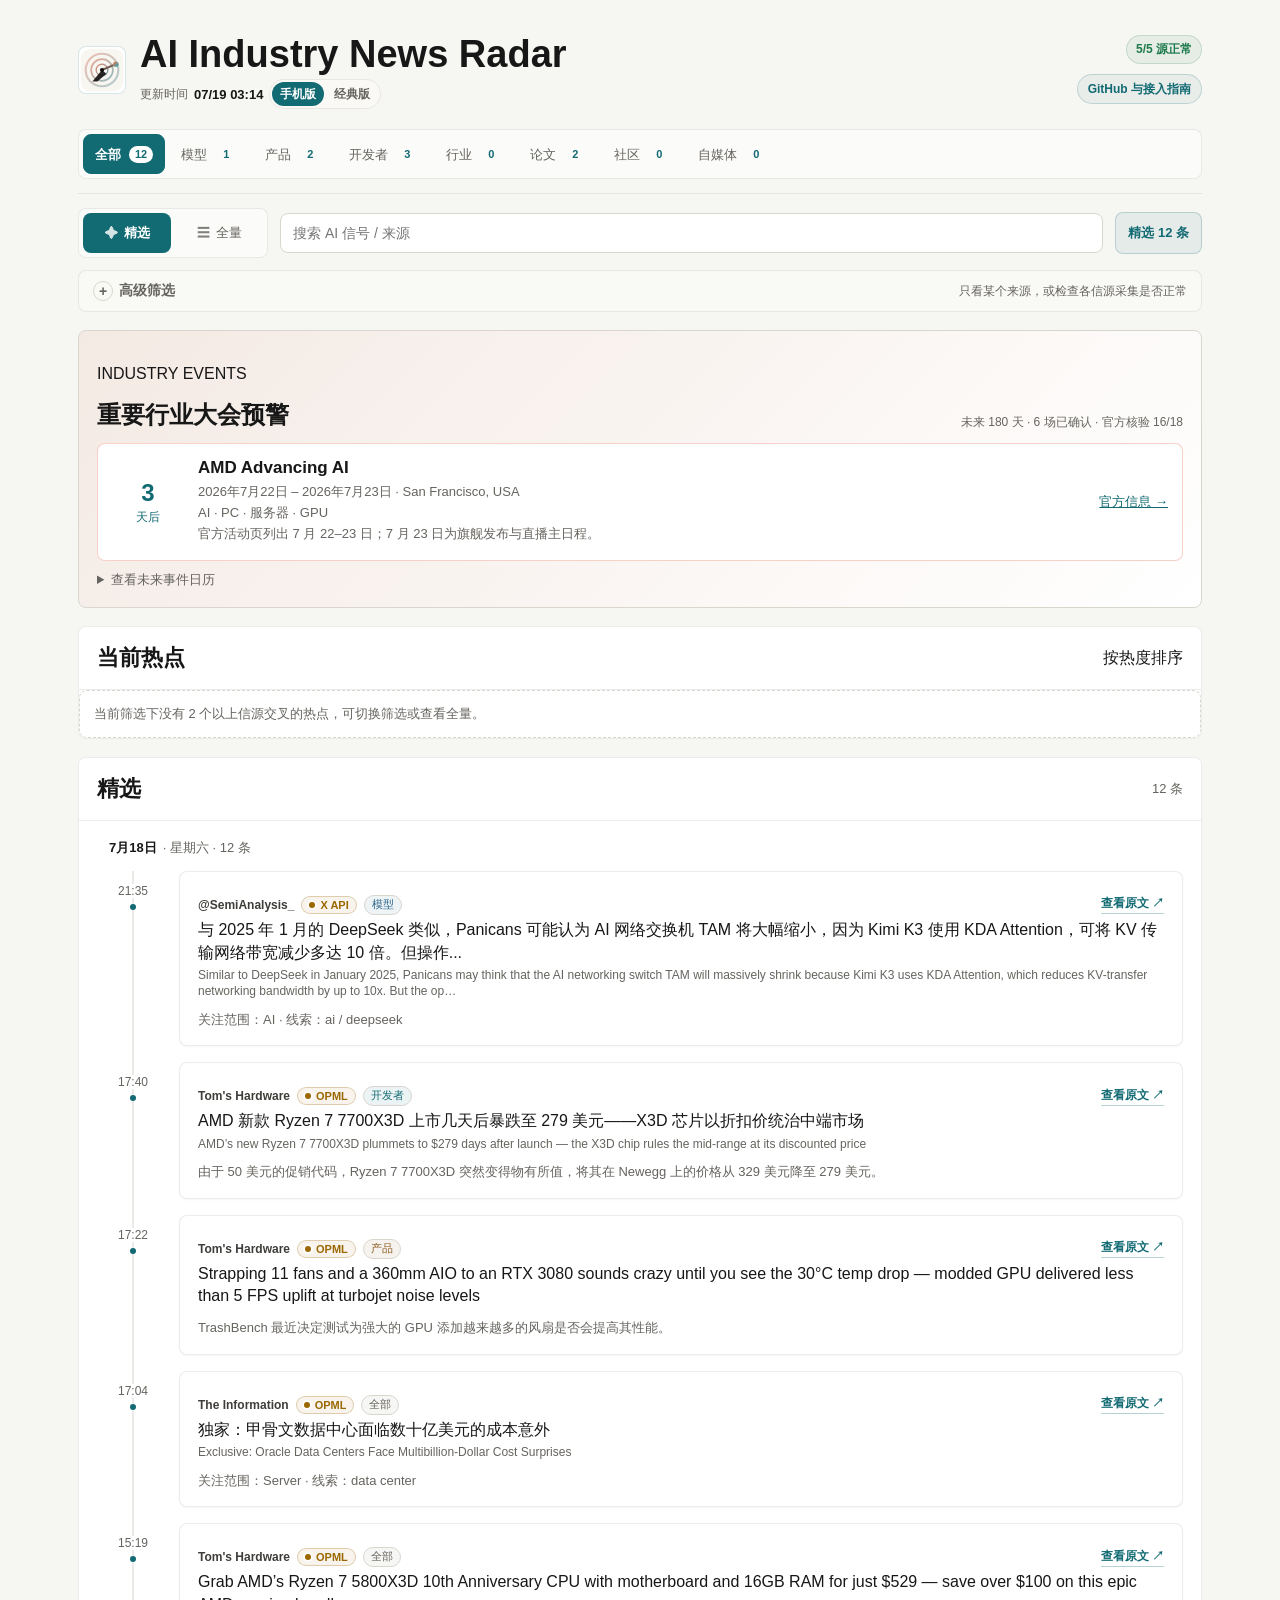
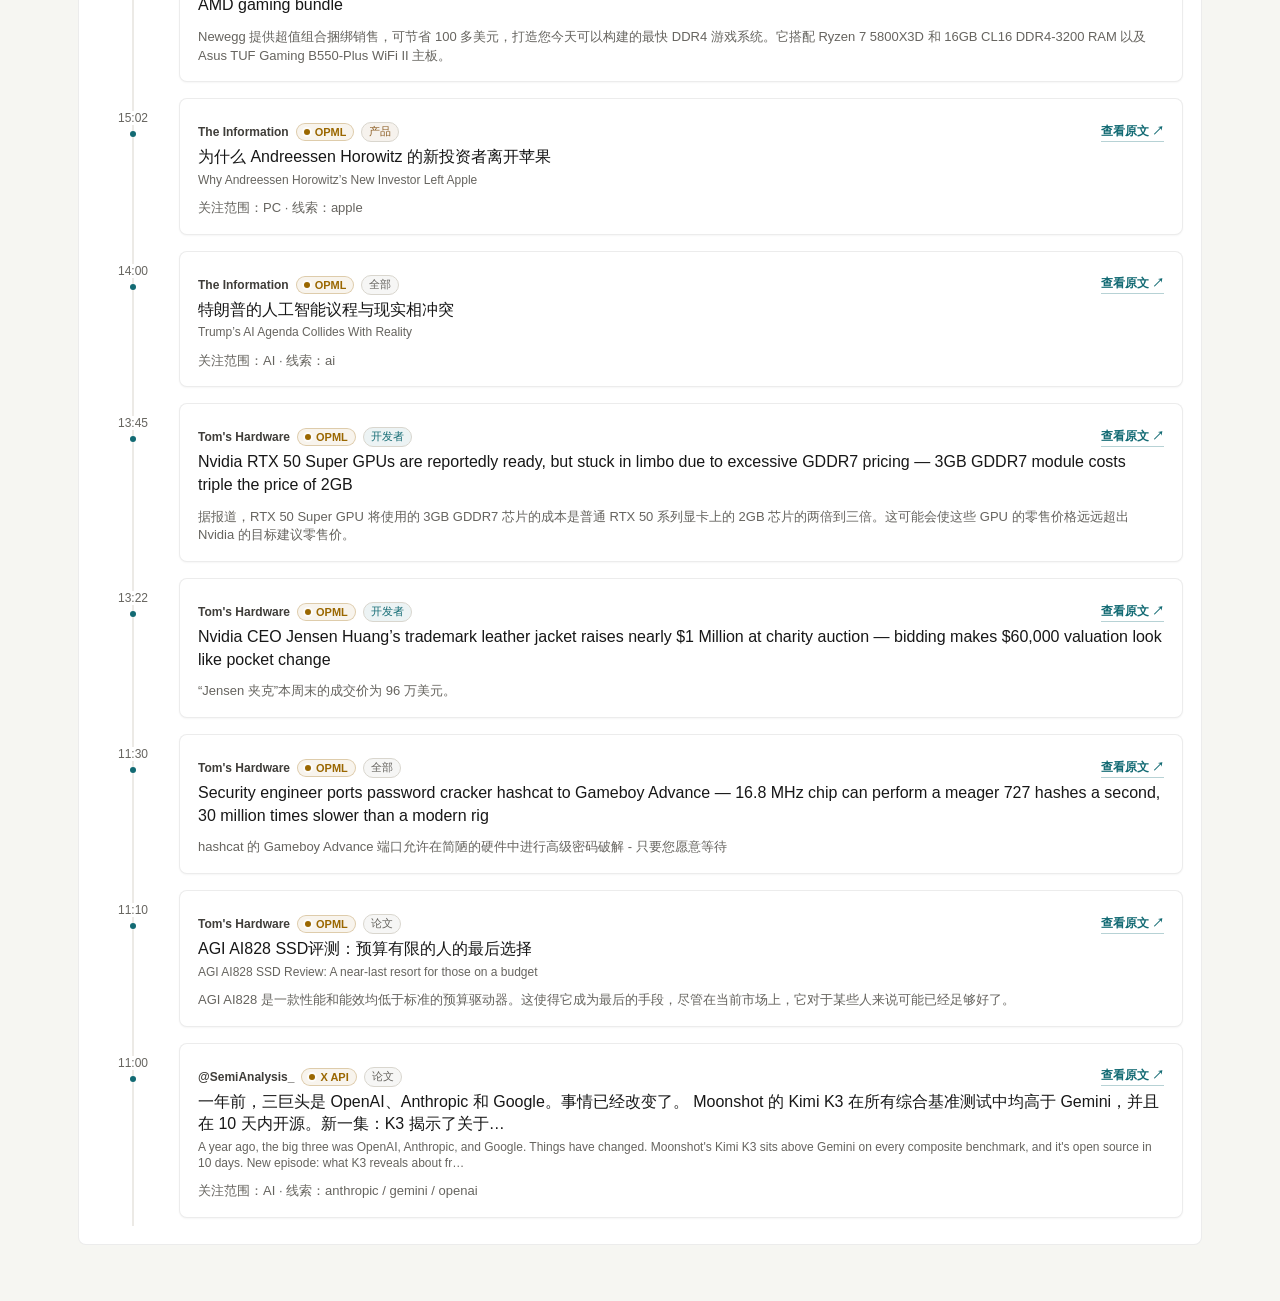
==== commit 105e78a6: "chore: rename server industry label" ====
--- a/index.html
+++ b/index.html
@@ -6,13 +6,13 @@
     <title>AI Industry News Radar｜24 小时产业更新雷达</title>
     <meta
       name="description"
-      content="自动整理过去 24 小时值得看的 AI、PC、服务器与供应链产业更新。"
+      content="自动整理过去 24 小时值得看的 AI、PC、Server 与供应链产业更新。"
     />
     <link rel="canonical" href="https://news.learnprompt.pro/" />
     <meta property="og:title" content="AI Industry News Radar｜24 小时产业更新雷达" />
     <meta
       property="og:description"
-      content="自动整理过去 24 小时值得看的 AI、PC、服务器与供应链产业更新。"
+      content="自动整理过去 24 小时值得看的 AI、PC、Server 与供应链产业更新。"
     />
     <meta property="og:type" content="website" />
     <meta property="og:url" content="https://news.learnprompt.pro/" />
@@ -27,7 +27,7 @@
     <meta name="twitter:title" content="AI Industry News Radar｜24 小时产业更新雷达" />
     <meta
       name="twitter:description"
-      content="自动整理过去 24 小时值得看的 AI、PC、服务器与供应链产业更新。"
+      content="自动整理过去 24 小时值得看的 AI、PC、Server 与供应链产业更新。"
     />
     <link rel="icon" href="./assets/logo.svg" type="image/svg+xml" />
     <link rel="icon" href="./assets/icons/favicon-32.png" sizes="32x32" type="image/png" />
@@ -202,6 +202,6 @@
 
     <script src="https://cdn.jsdelivr.net/npm/gsap@3.13.0/dist/gsap.min.js" integrity="sha384-HOvlOYPIs/zjoIkWUGXkVmXsjr8GuZLV+Q+rcPwmJOVZVpvTSXQChiN4t9Euv9Vc" crossorigin="anonymous" defer></script>
     <script src="./assets/motion.js?v=aihot-0715b" defer></script>
-    <script src="./assets/app.js?v=industry-cleanup-0719b" defer></script>
+    <script src="./assets/app.js?v=server-label-0719c" defer></script>
   </body>
 </html>
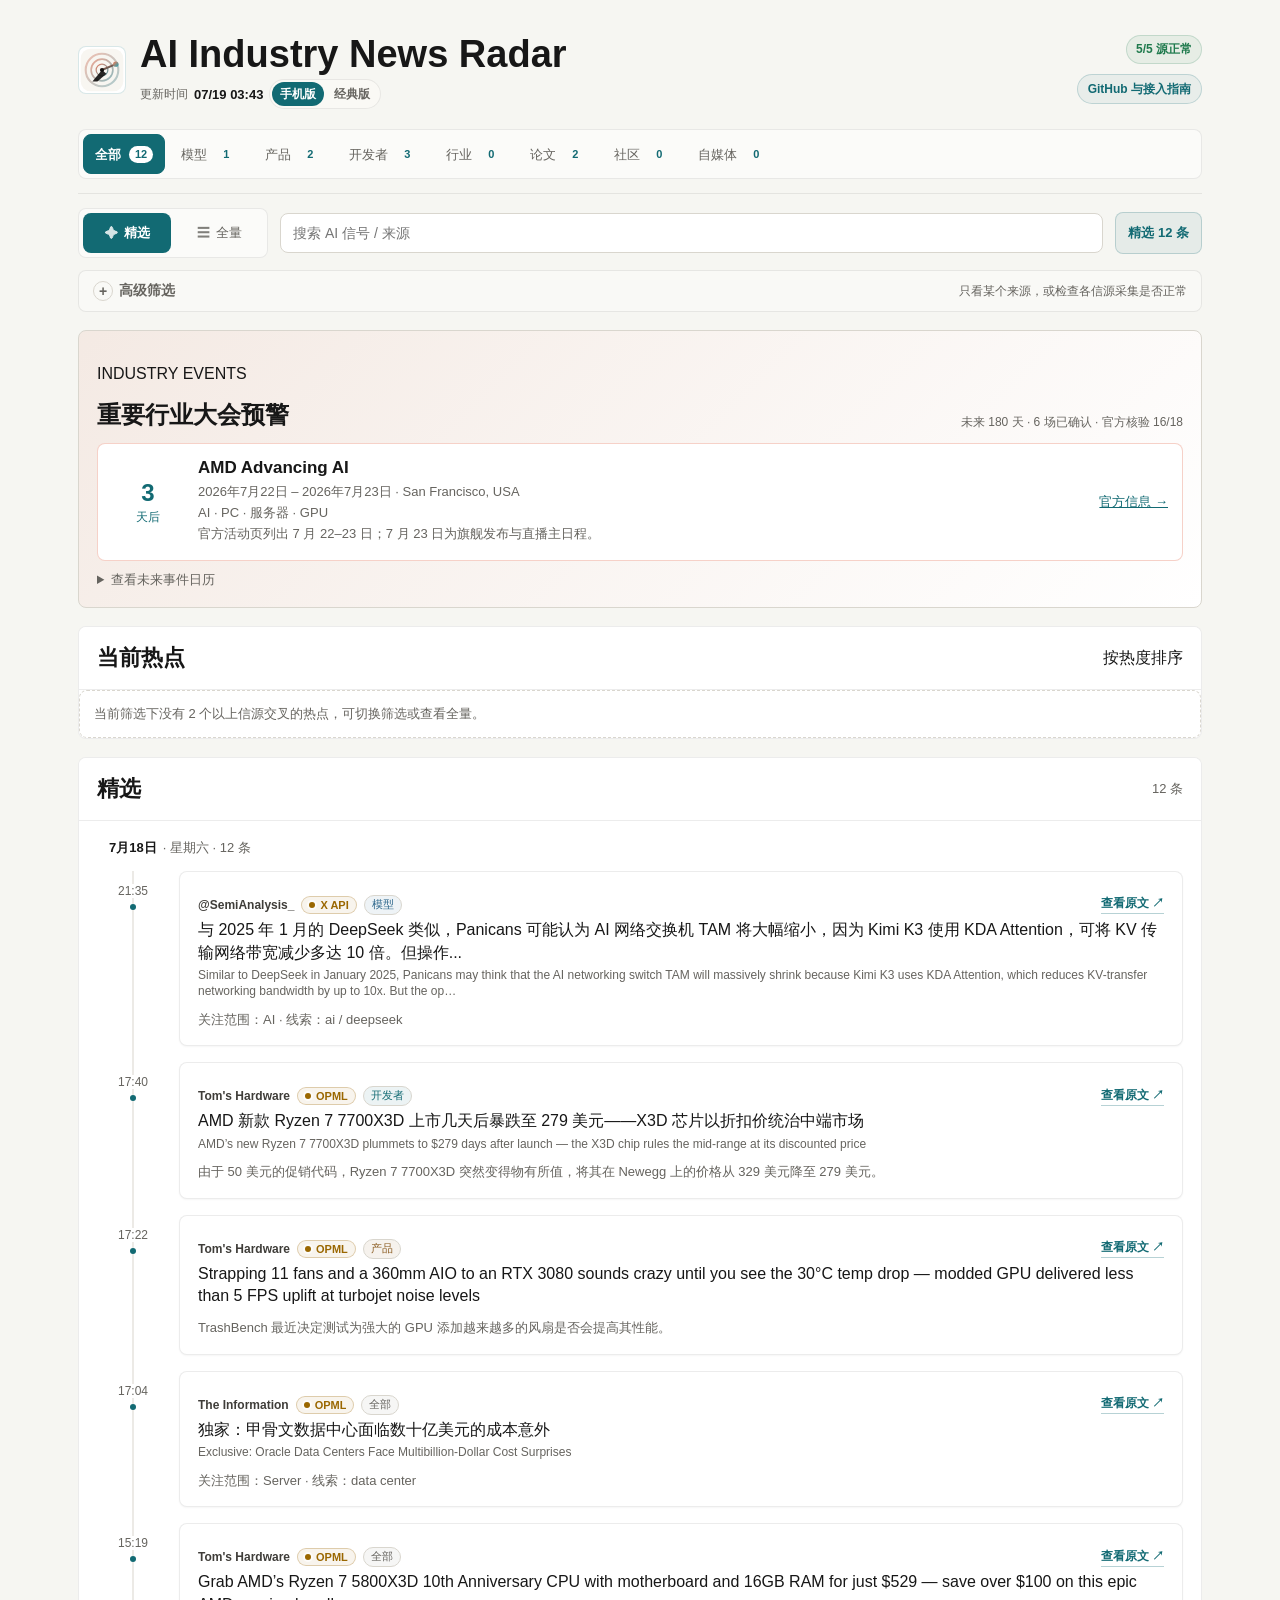
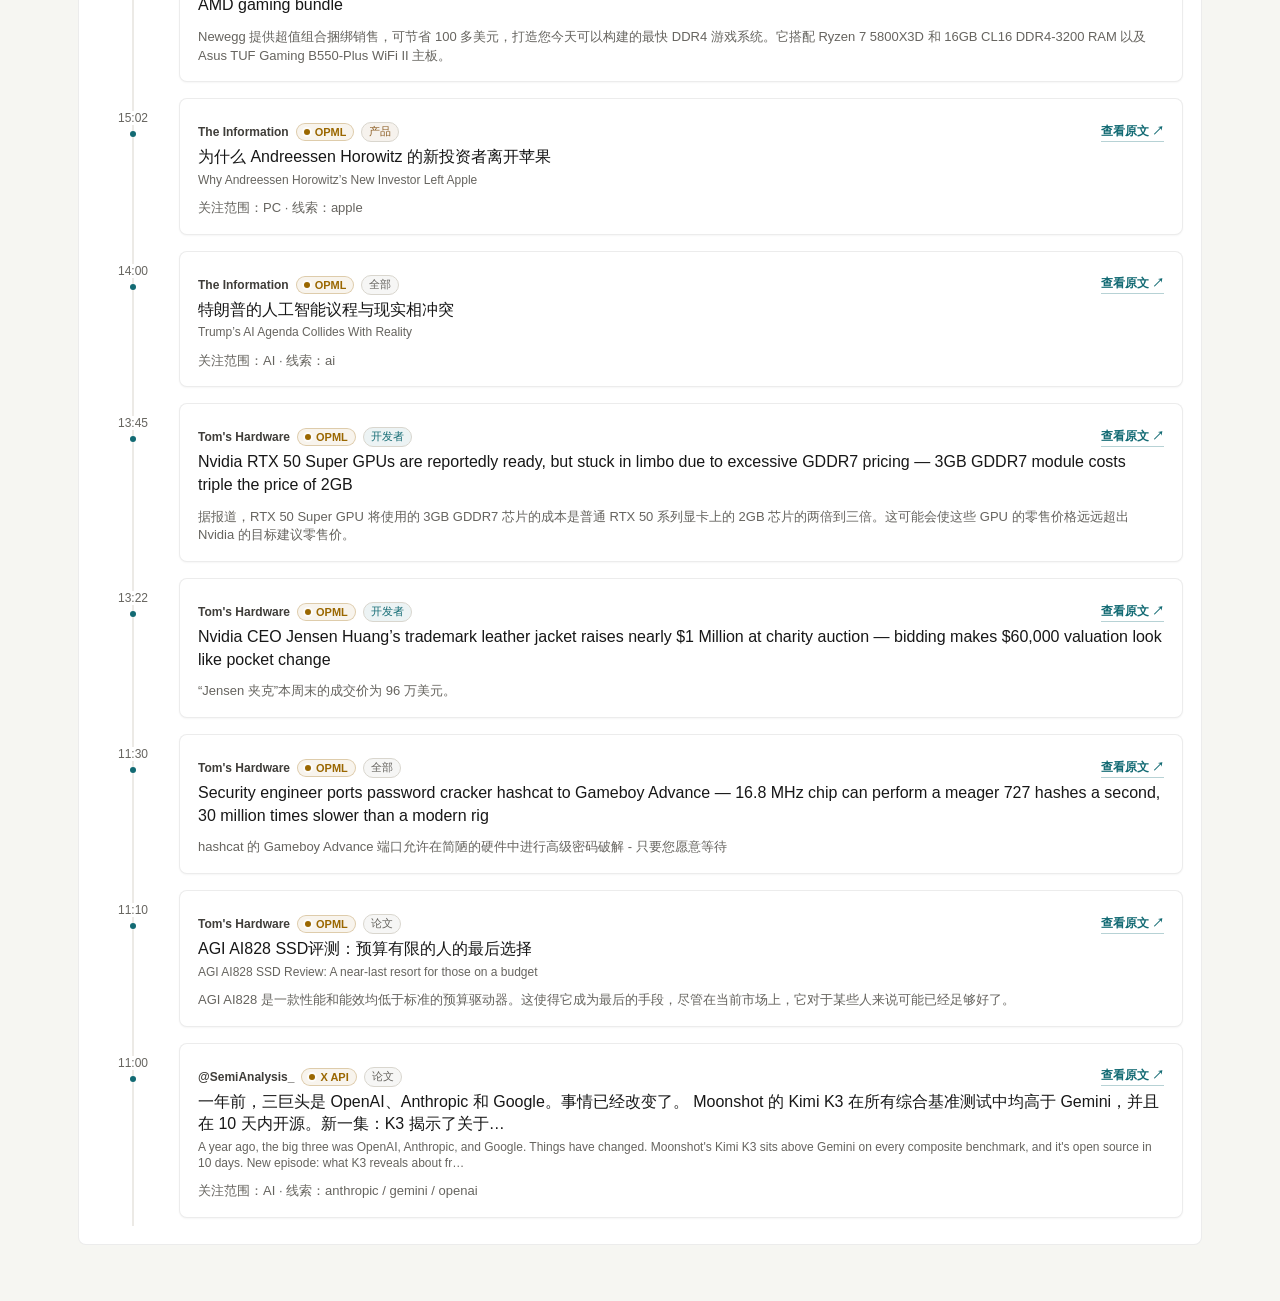
==== commit 32c94b5e: "fix: clarify mobile filter reset" ====
--- a/index.html
+++ b/index.html
@@ -202,6 +202,6 @@
 
     <script src="https://cdn.jsdelivr.net/npm/gsap@3.13.0/dist/gsap.min.js" integrity="sha384-HOvlOYPIs/zjoIkWUGXkVmXsjr8GuZLV+Q+rcPwmJOVZVpvTSXQChiN4t9Euv9Vc" crossorigin="anonymous" defer></script>
     <script src="./assets/motion.js?v=aihot-0715b" defer></script>
-    <script src="./assets/app.js?v=server-label-0719c" defer></script>
+    <script src="./assets/app.js?v=clear-filter-0719d" defer></script>
   </body>
 </html>
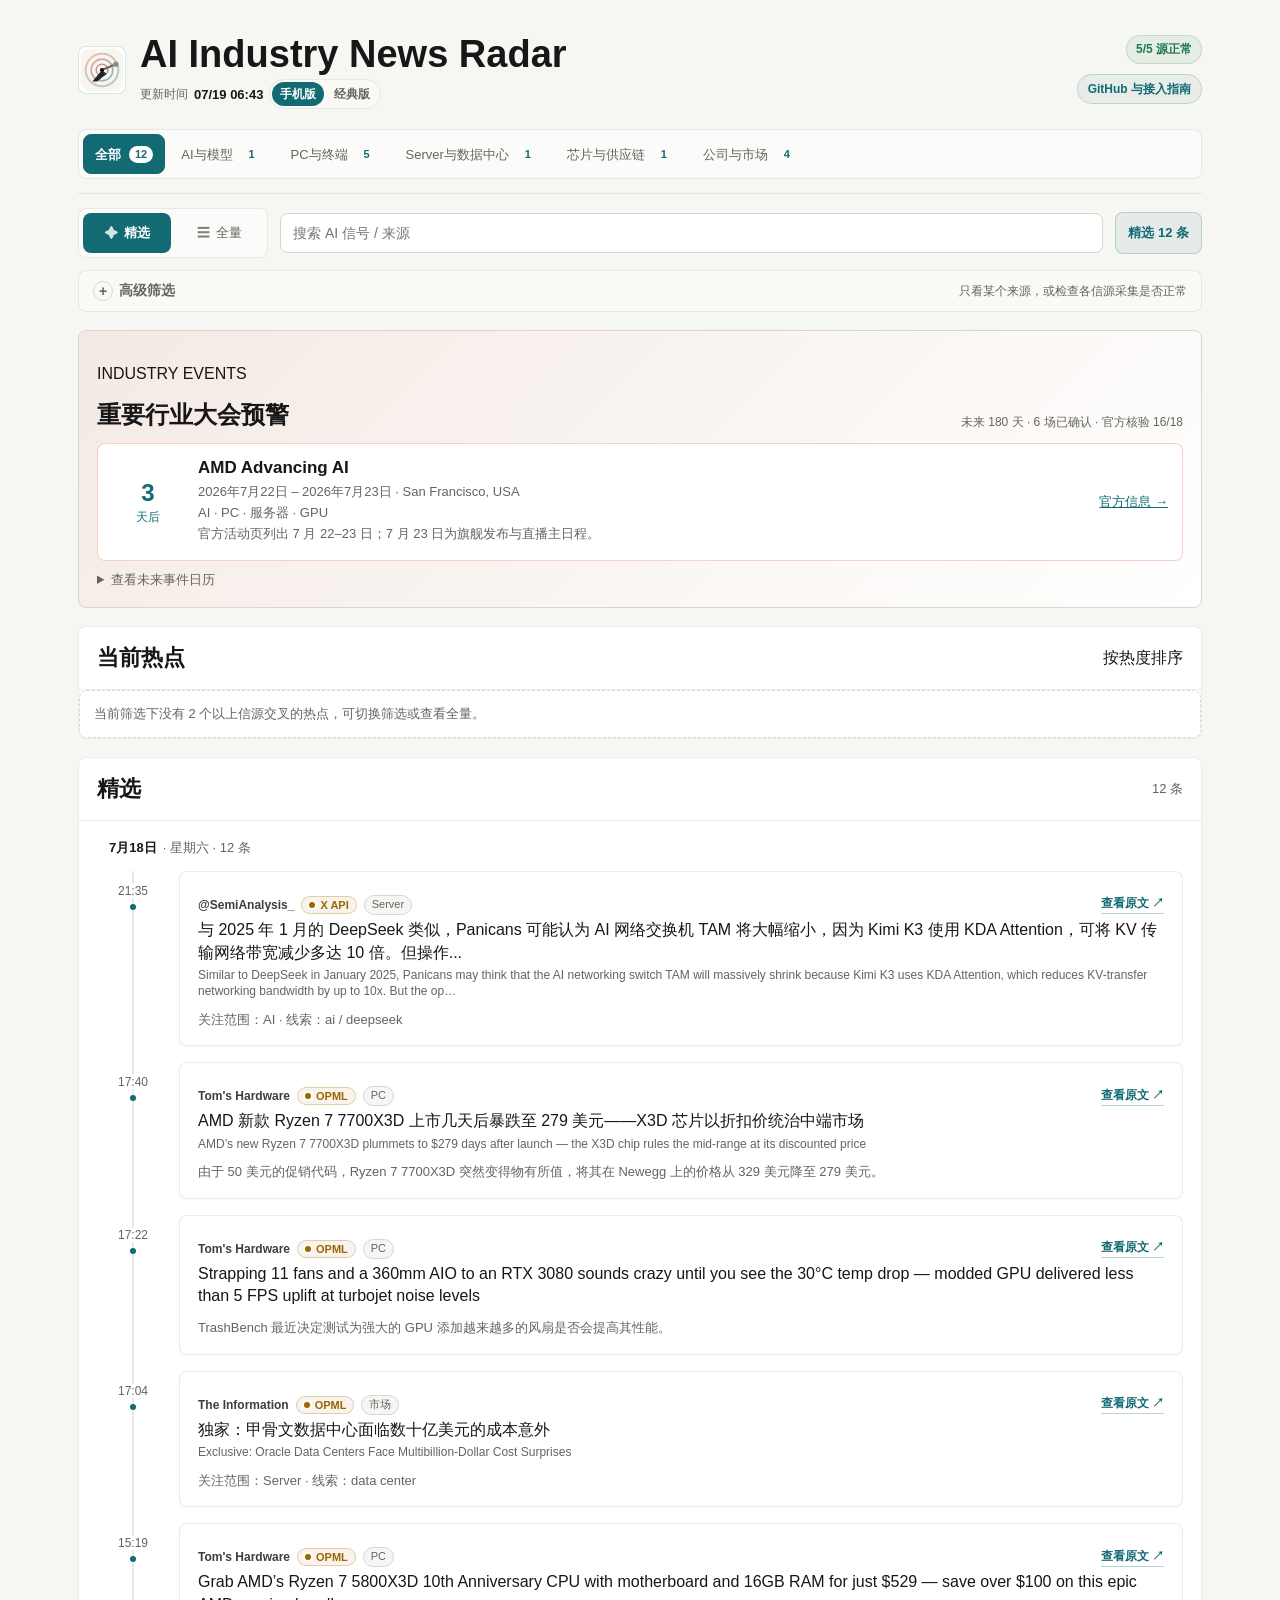
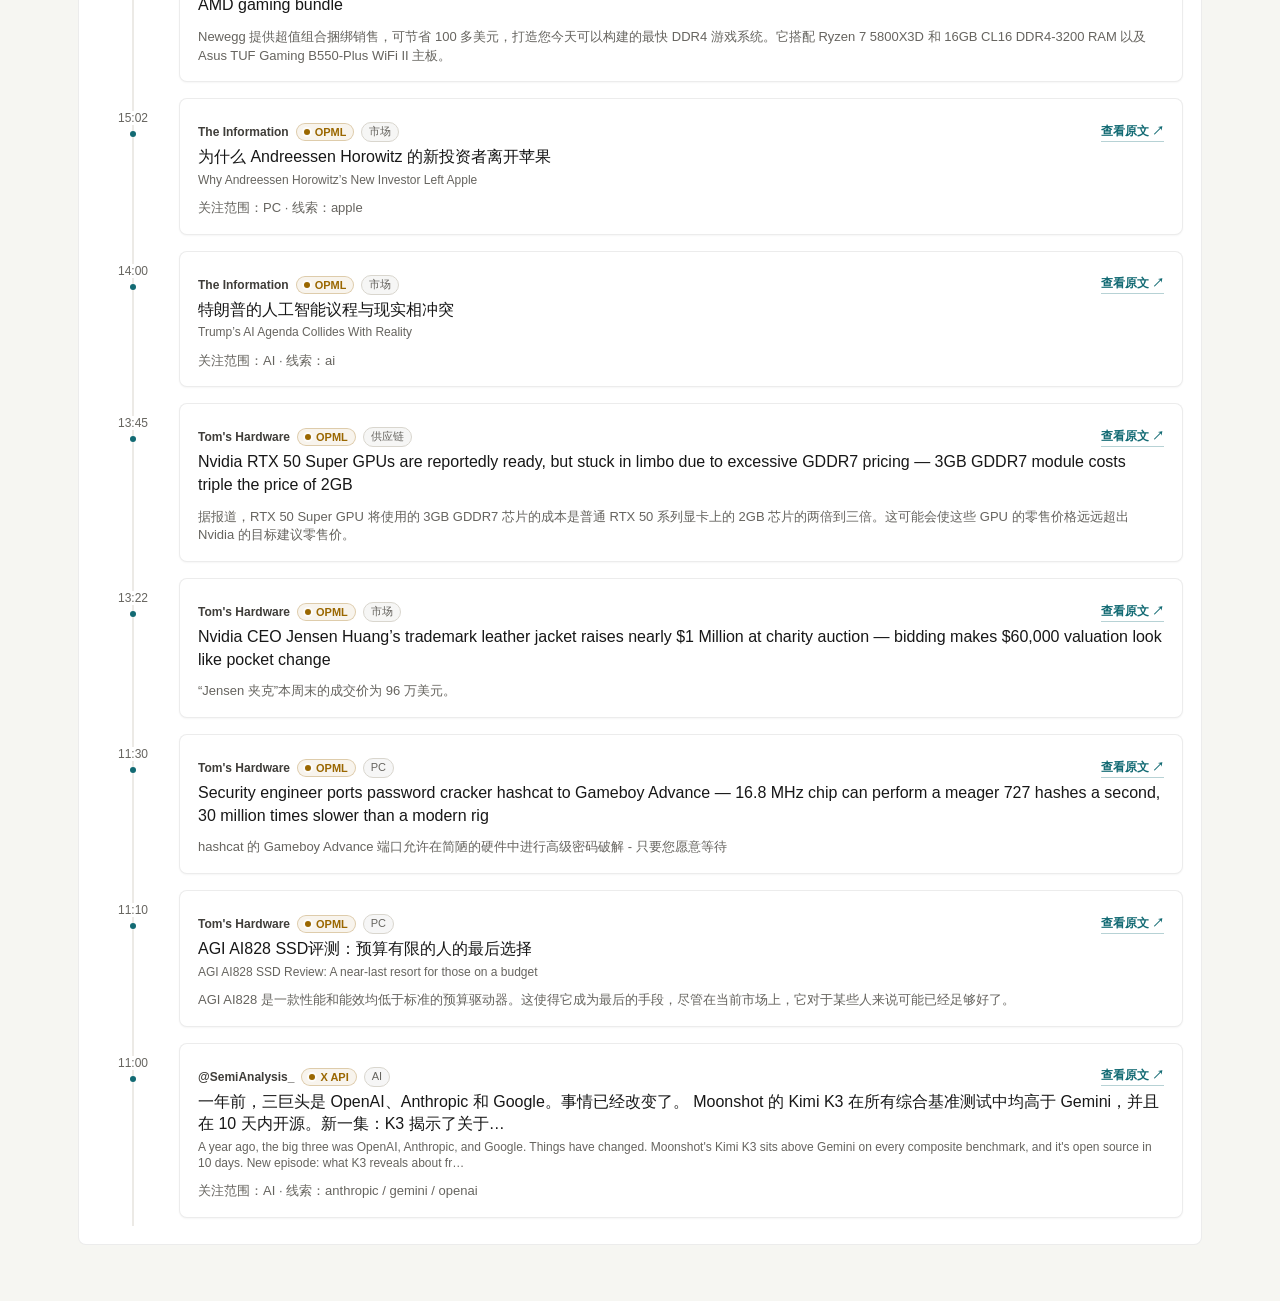
==== commit a15c6251: "feat: classify news by industry domain" ====
--- a/index.html
+++ b/index.html
@@ -202,6 +202,7 @@
 
     <script src="https://cdn.jsdelivr.net/npm/gsap@3.13.0/dist/gsap.min.js" integrity="sha384-HOvlOYPIs/zjoIkWUGXkVmXsjr8GuZLV+Q+rcPwmJOVZVpvTSXQChiN4t9Euv9Vc" crossorigin="anonymous" defer></script>
     <script src="./assets/motion.js?v=aihot-0715b" defer></script>
-    <script src="./assets/app.js?v=clear-filter-0719d" defer></script>
+    <script src="./assets/industry-taxonomy.js?v=industry-taxonomy-0719a" defer></script>
+    <script src="./assets/app.js?v=industry-taxonomy-0719a" defer></script>
   </body>
 </html>
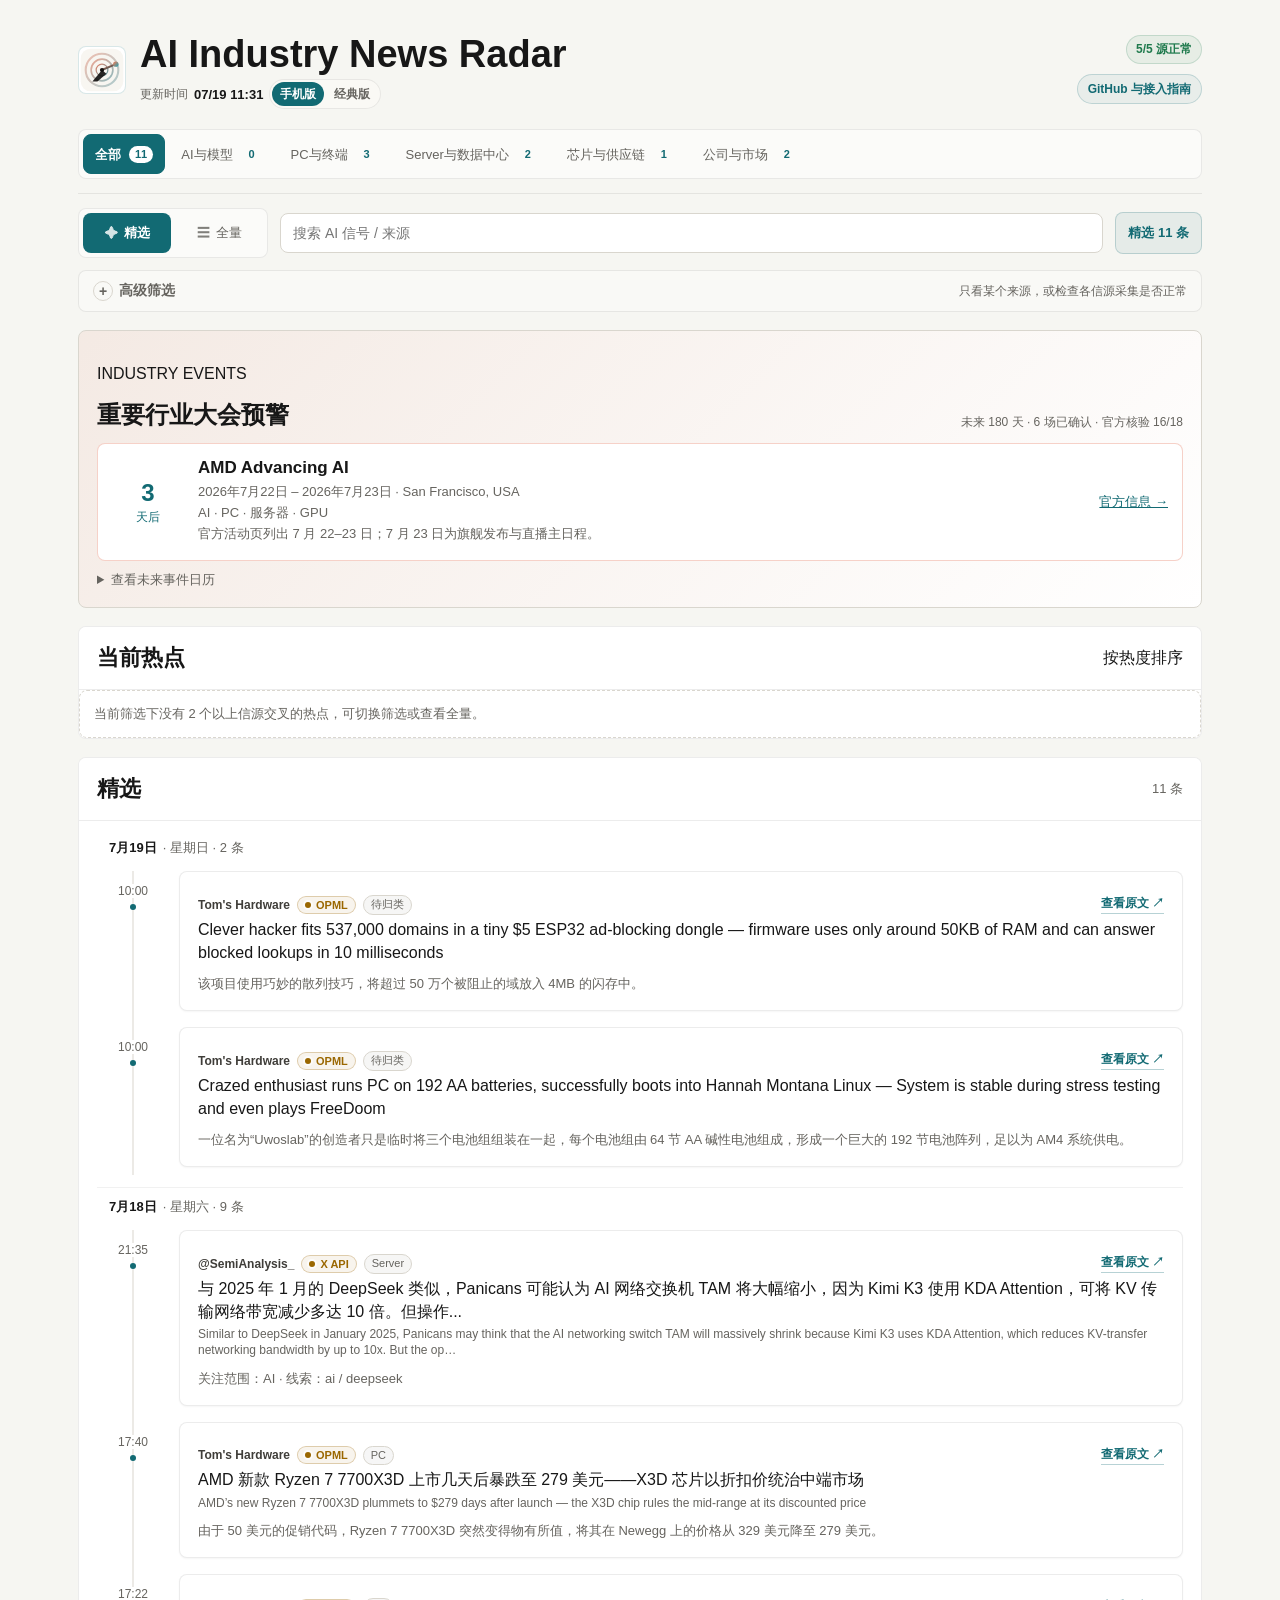
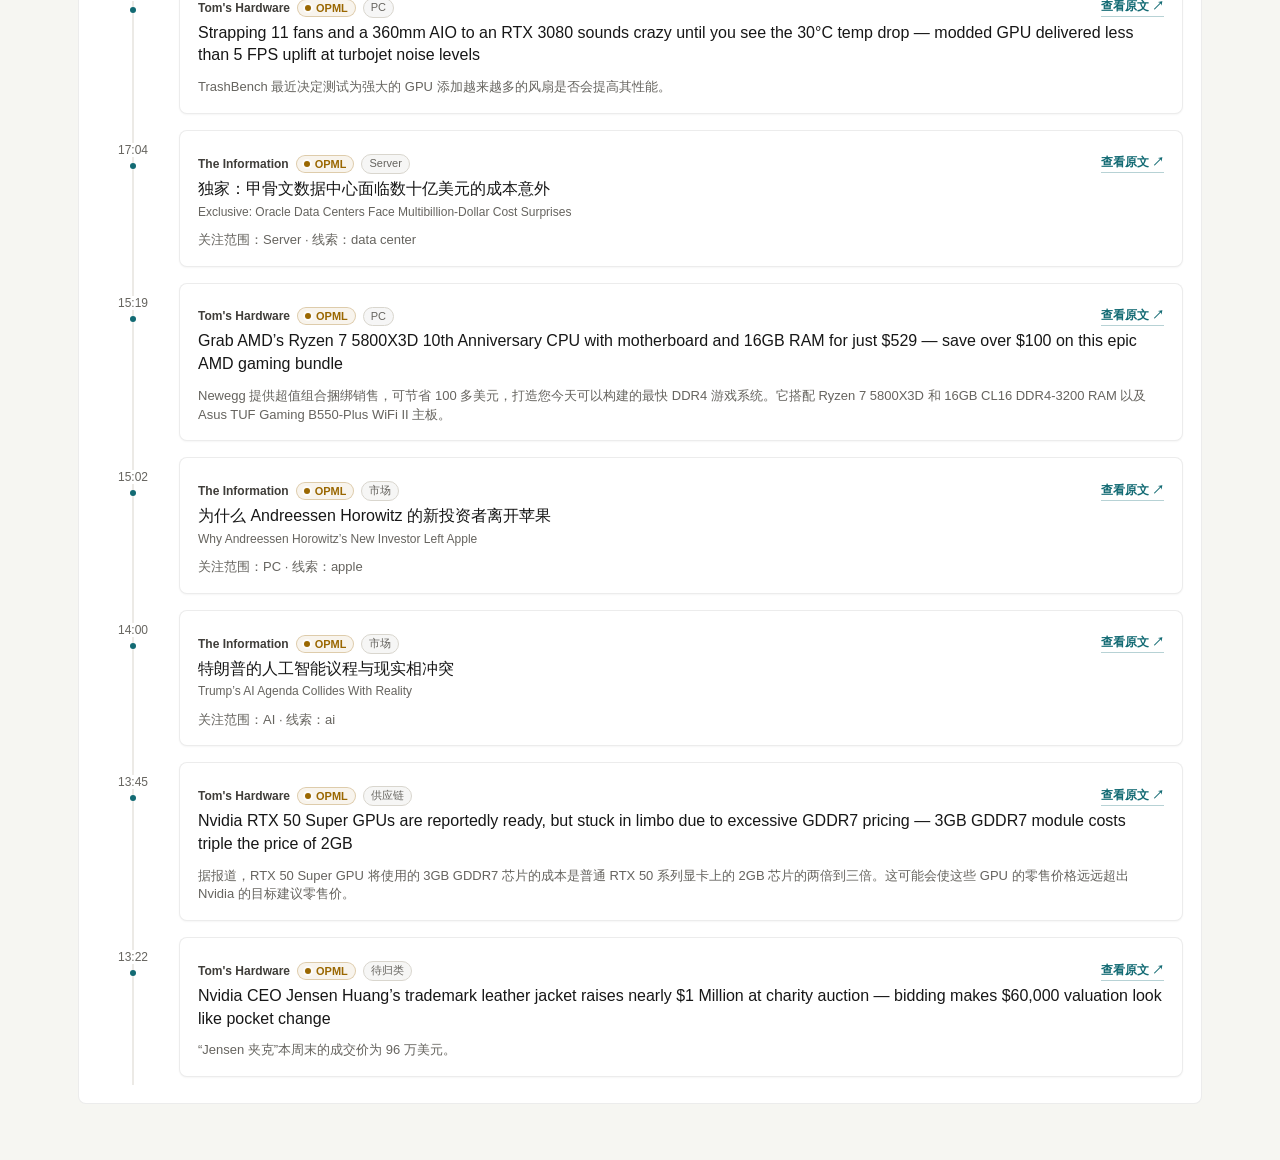
==== commit e45a8ee5: "fix: avoid forced industry categorization" ====
--- a/index.html
+++ b/index.html
@@ -202,7 +202,7 @@
 
     <script src="https://cdn.jsdelivr.net/npm/gsap@3.13.0/dist/gsap.min.js" integrity="sha384-HOvlOYPIs/zjoIkWUGXkVmXsjr8GuZLV+Q+rcPwmJOVZVpvTSXQChiN4t9Euv9Vc" crossorigin="anonymous" defer></script>
     <script src="./assets/motion.js?v=aihot-0715b" defer></script>
-    <script src="./assets/industry-taxonomy.js?v=industry-taxonomy-0719a" defer></script>
-    <script src="./assets/app.js?v=industry-taxonomy-0719a" defer></script>
+    <script src="./assets/industry-taxonomy.js?v=industry-taxonomy-0719b" defer></script>
+    <script src="./assets/app.js?v=industry-taxonomy-0719b" defer></script>
   </body>
 </html>
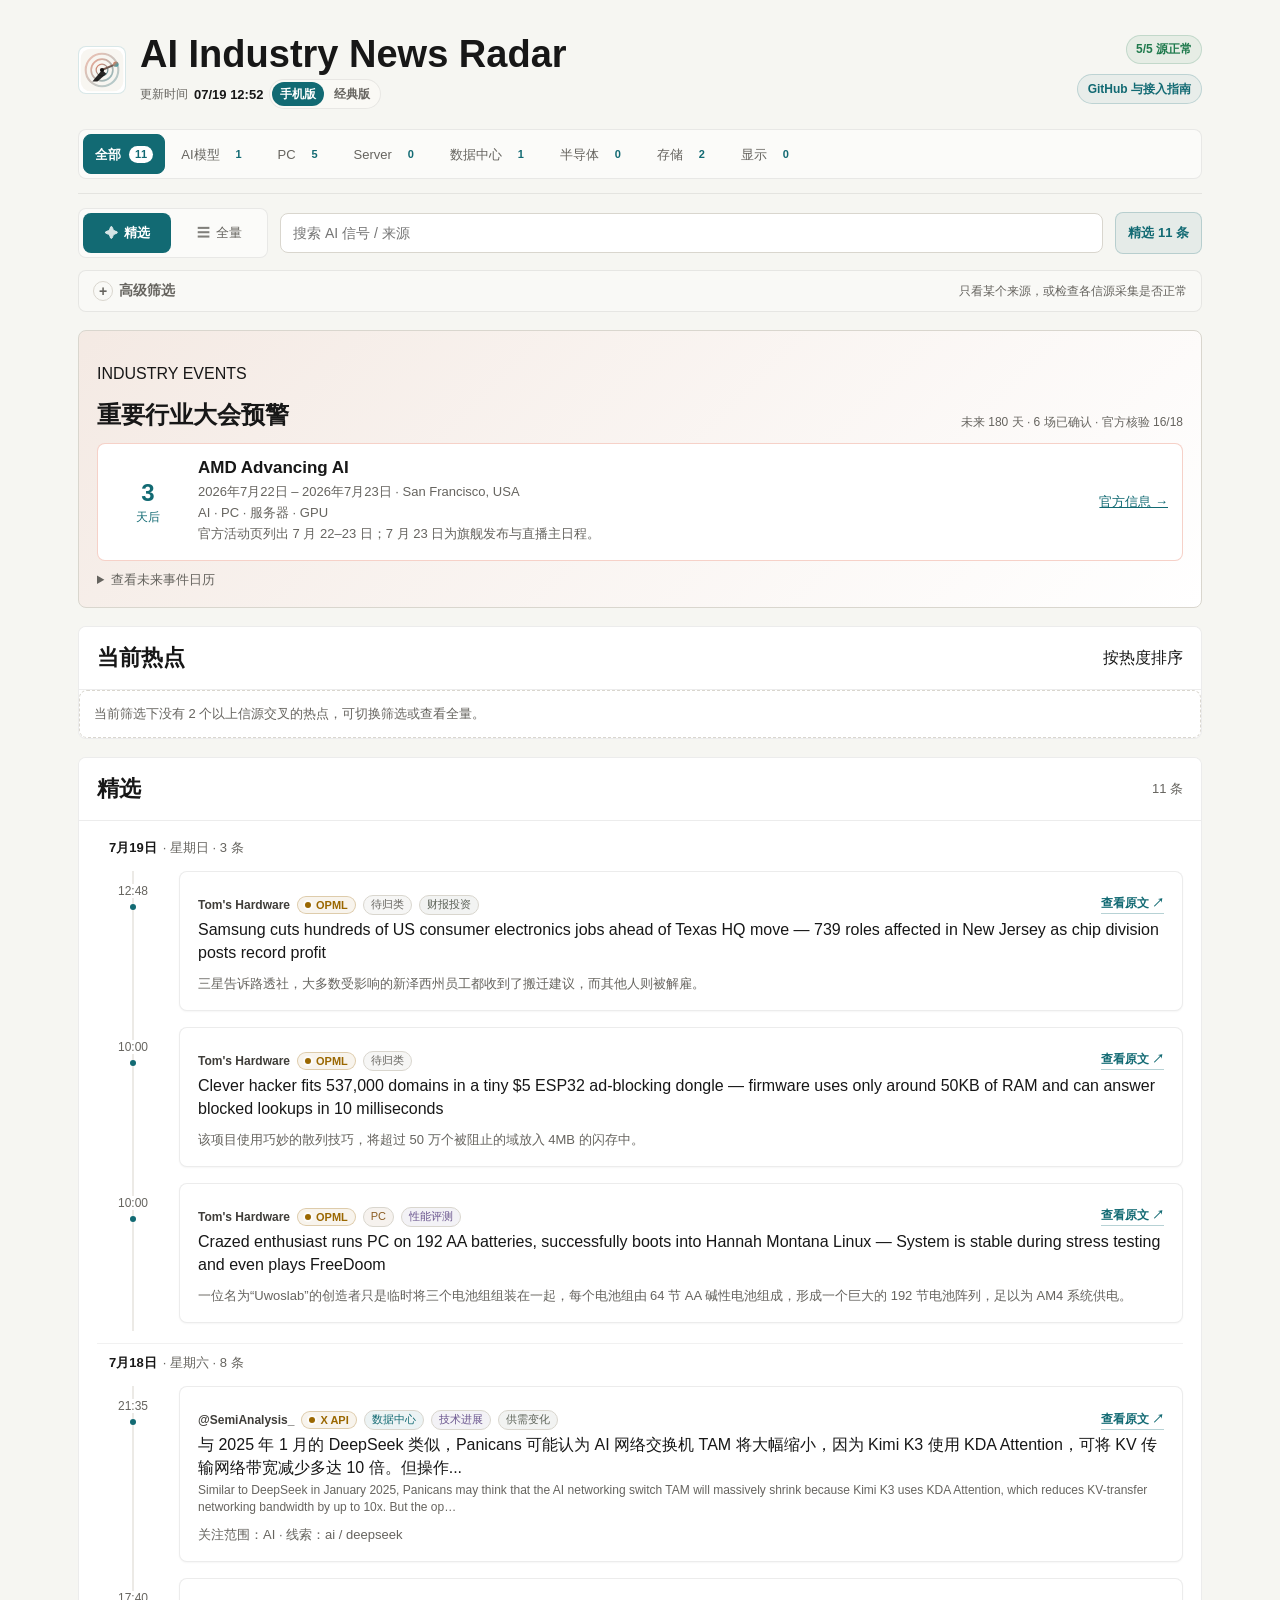
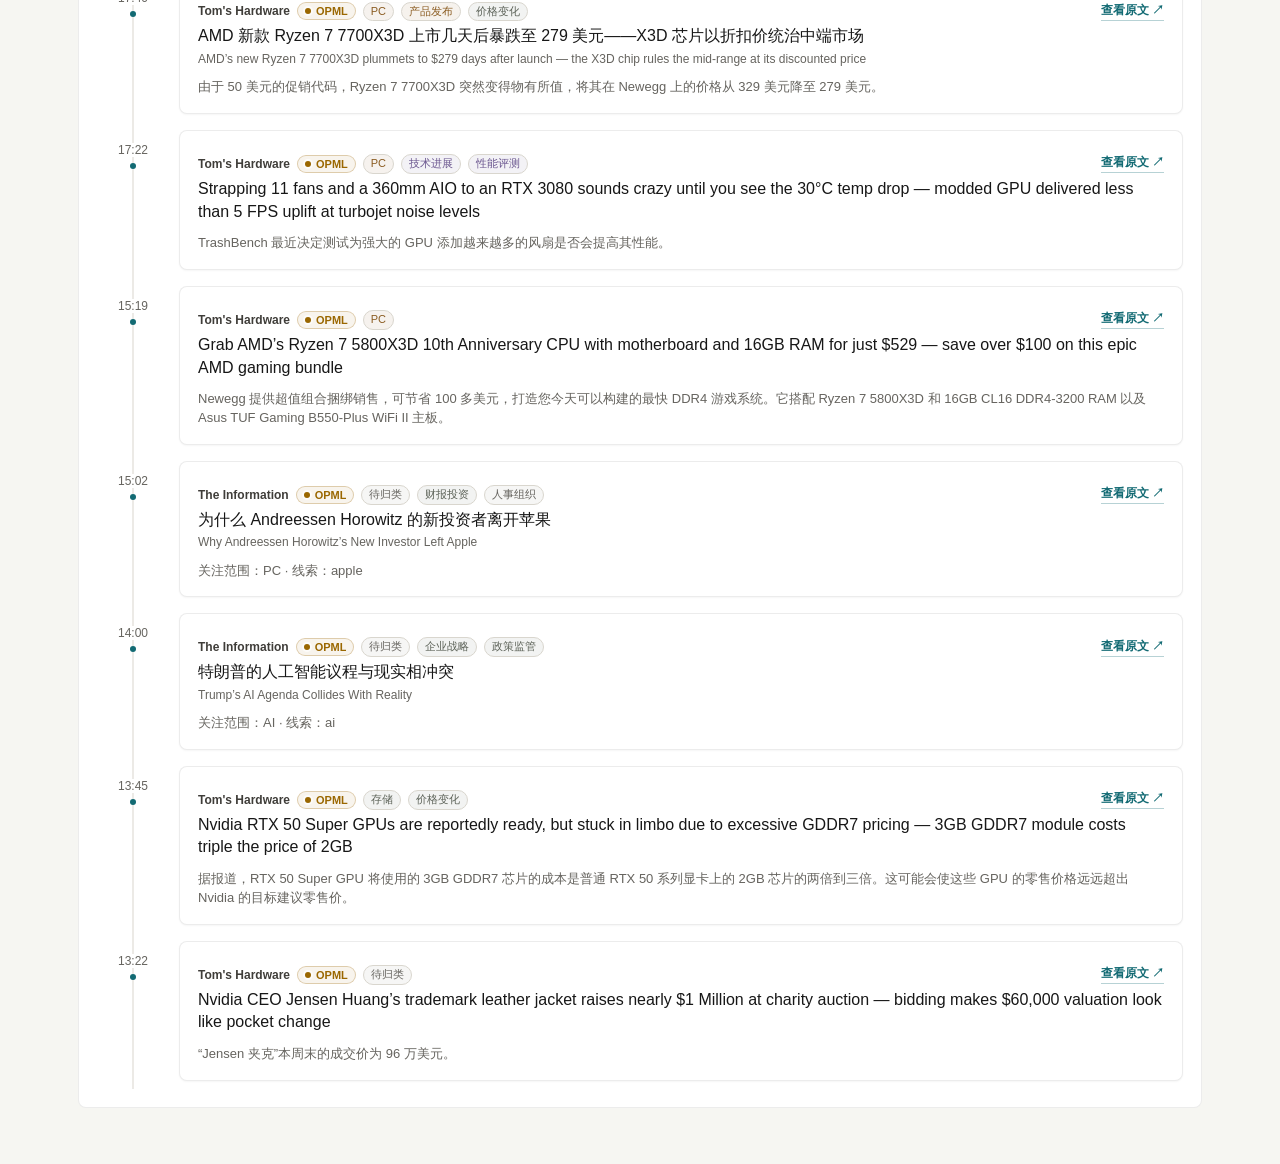
==== commit 50798ded: "feat: split industry domains from event tags" ====
--- a/index.html
+++ b/index.html
@@ -202,7 +202,7 @@
 
     <script src="https://cdn.jsdelivr.net/npm/gsap@3.13.0/dist/gsap.min.js" integrity="sha384-HOvlOYPIs/zjoIkWUGXkVmXsjr8GuZLV+Q+rcPwmJOVZVpvTSXQChiN4t9Euv9Vc" crossorigin="anonymous" defer></script>
     <script src="./assets/motion.js?v=aihot-0715b" defer></script>
-    <script src="./assets/industry-taxonomy.js?v=industry-taxonomy-0719b" defer></script>
-    <script src="./assets/app.js?v=industry-taxonomy-0719b" defer></script>
+    <script src="./assets/industry-taxonomy.js?v=industry-taxonomy-0719c" defer></script>
+    <script src="./assets/app.js?v=industry-taxonomy-0719c" defer></script>
   </body>
 </html>
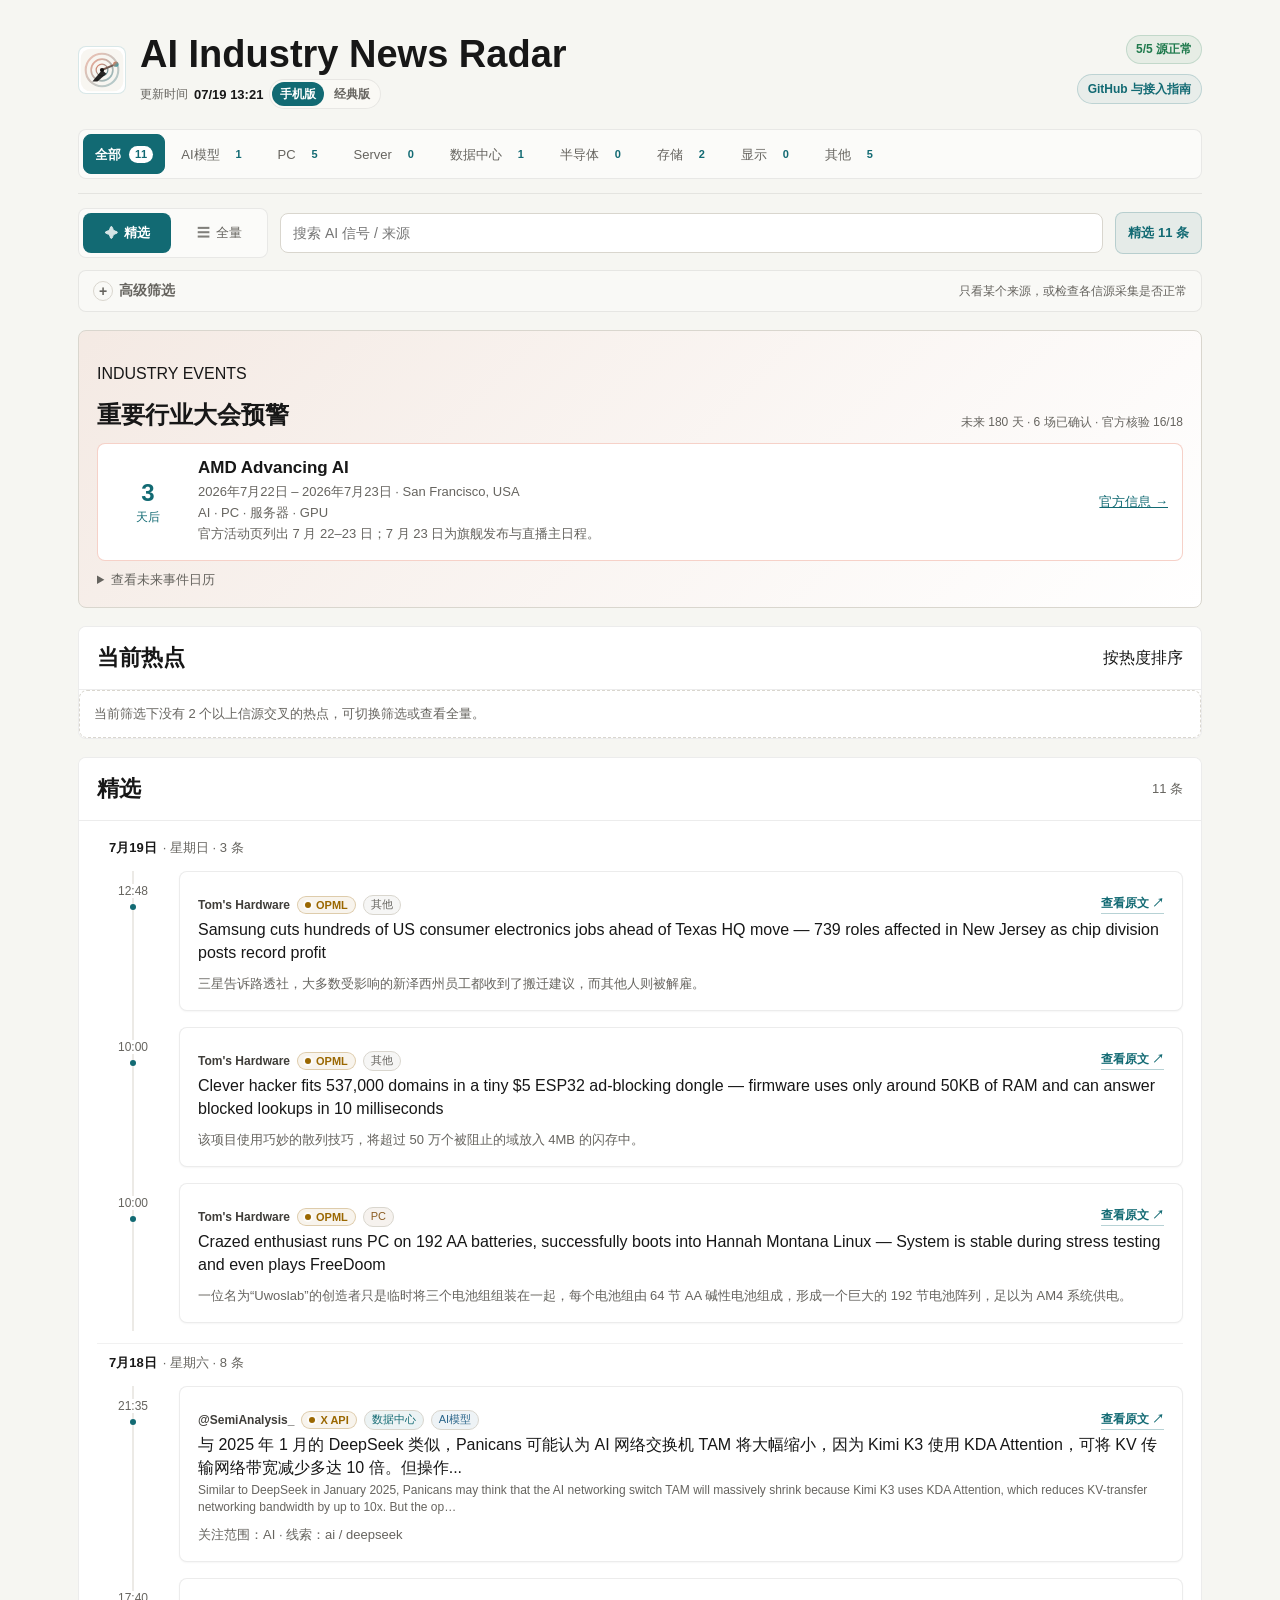
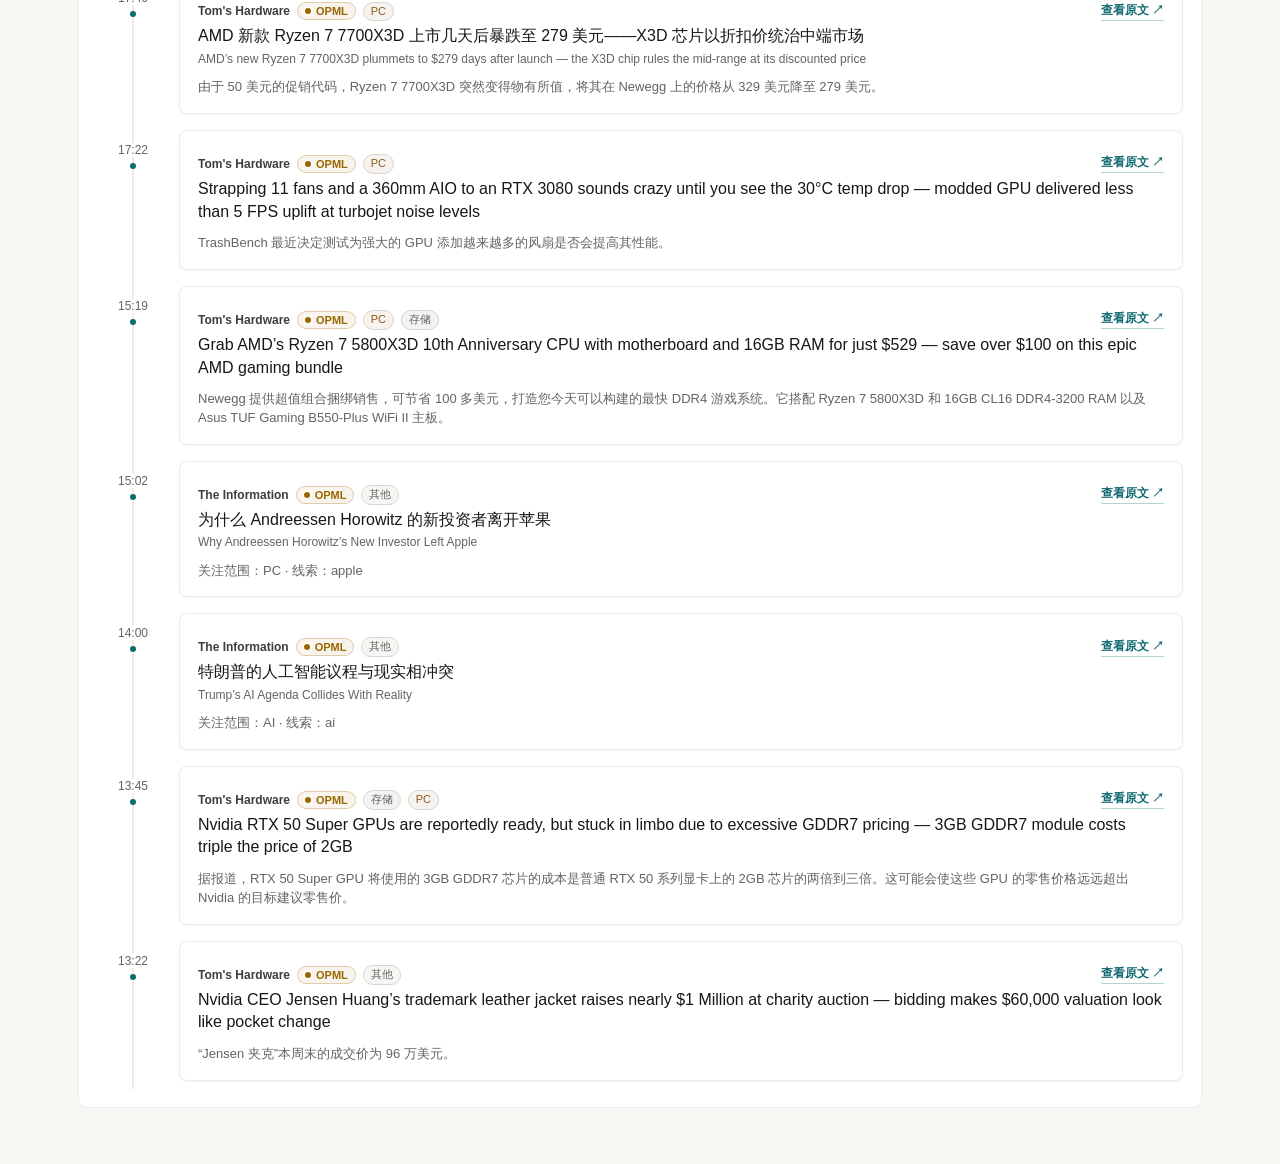
==== commit f9ff5270: "refactor: show domain categories only" ====
--- a/index.html
+++ b/index.html
@@ -202,7 +202,7 @@
 
     <script src="https://cdn.jsdelivr.net/npm/gsap@3.13.0/dist/gsap.min.js" integrity="sha384-HOvlOYPIs/zjoIkWUGXkVmXsjr8GuZLV+Q+rcPwmJOVZVpvTSXQChiN4t9Euv9Vc" crossorigin="anonymous" defer></script>
     <script src="./assets/motion.js?v=aihot-0715b" defer></script>
-    <script src="./assets/industry-taxonomy.js?v=industry-taxonomy-0719c" defer></script>
-    <script src="./assets/app.js?v=industry-taxonomy-0719c" defer></script>
+    <script src="./assets/industry-taxonomy.js?v=industry-taxonomy-0719d" defer></script>
+    <script src="./assets/app.js?v=industry-taxonomy-0719d" defer></script>
   </body>
 </html>
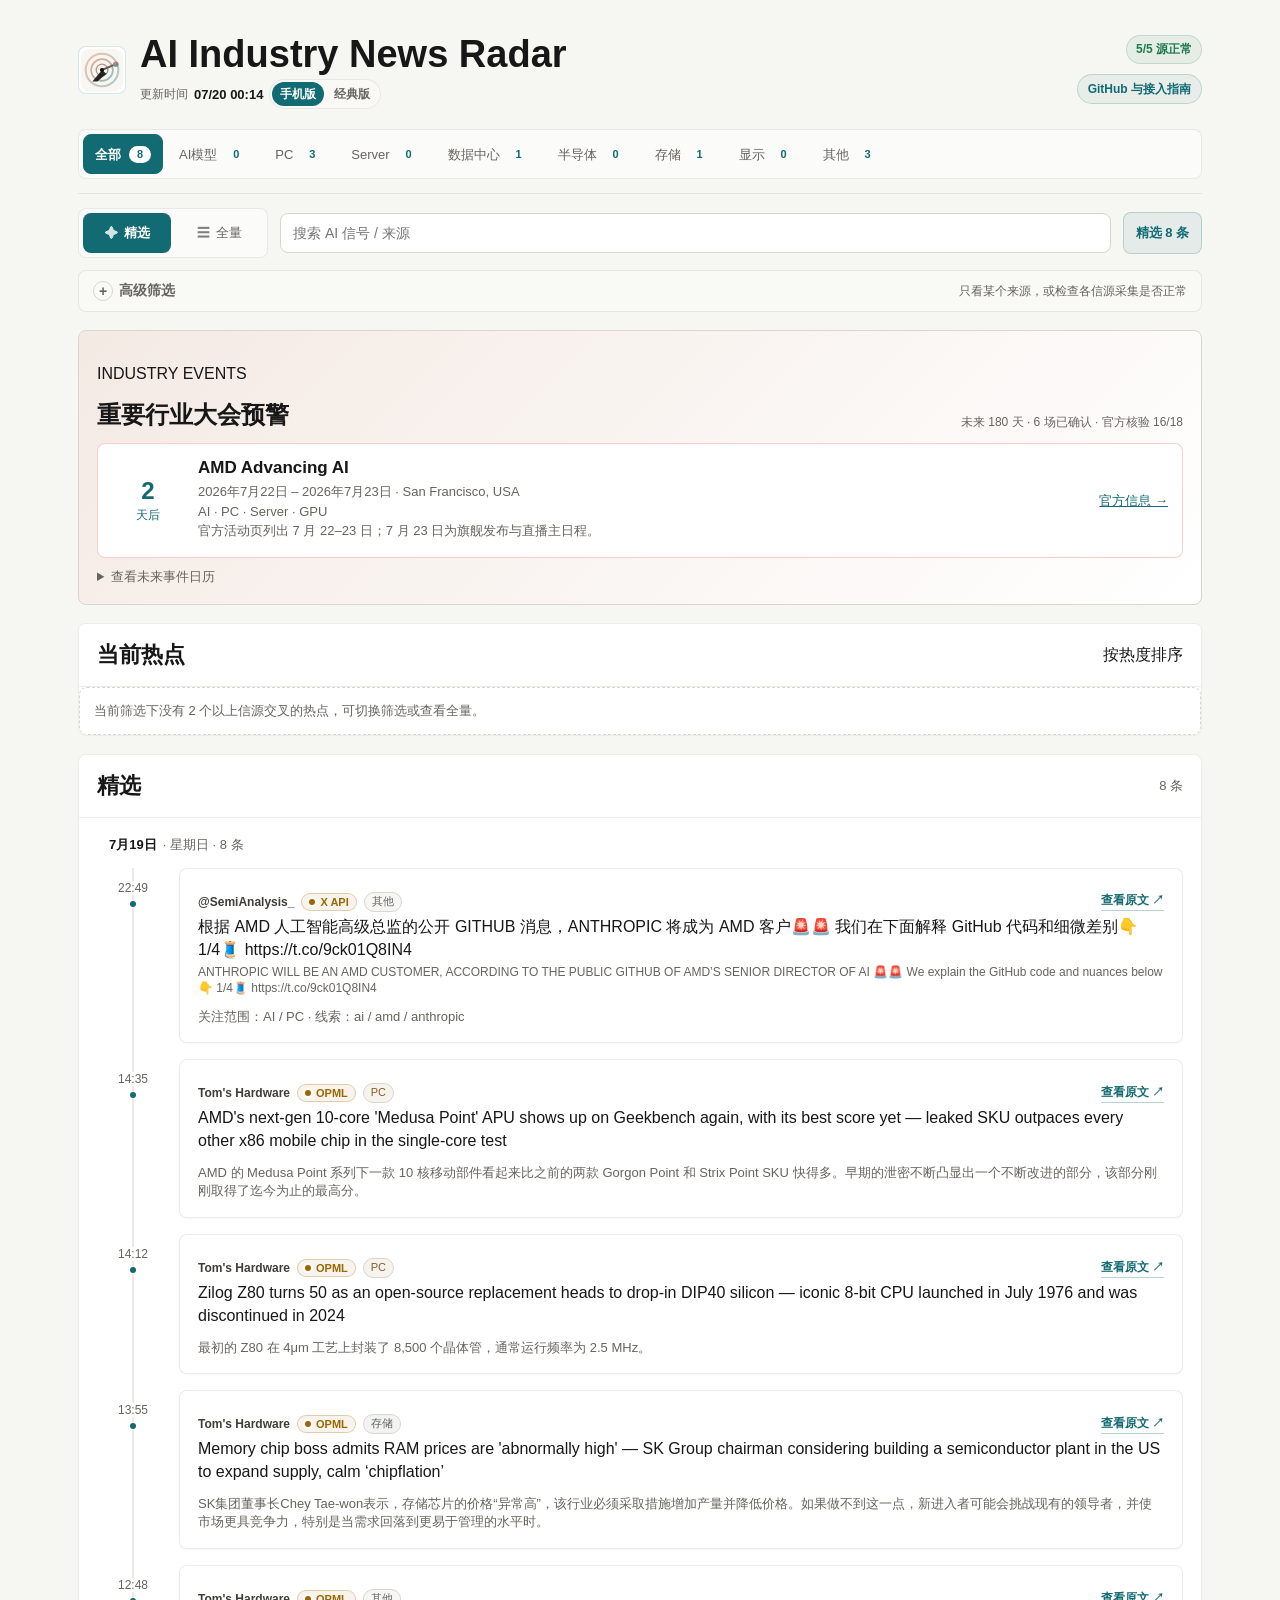
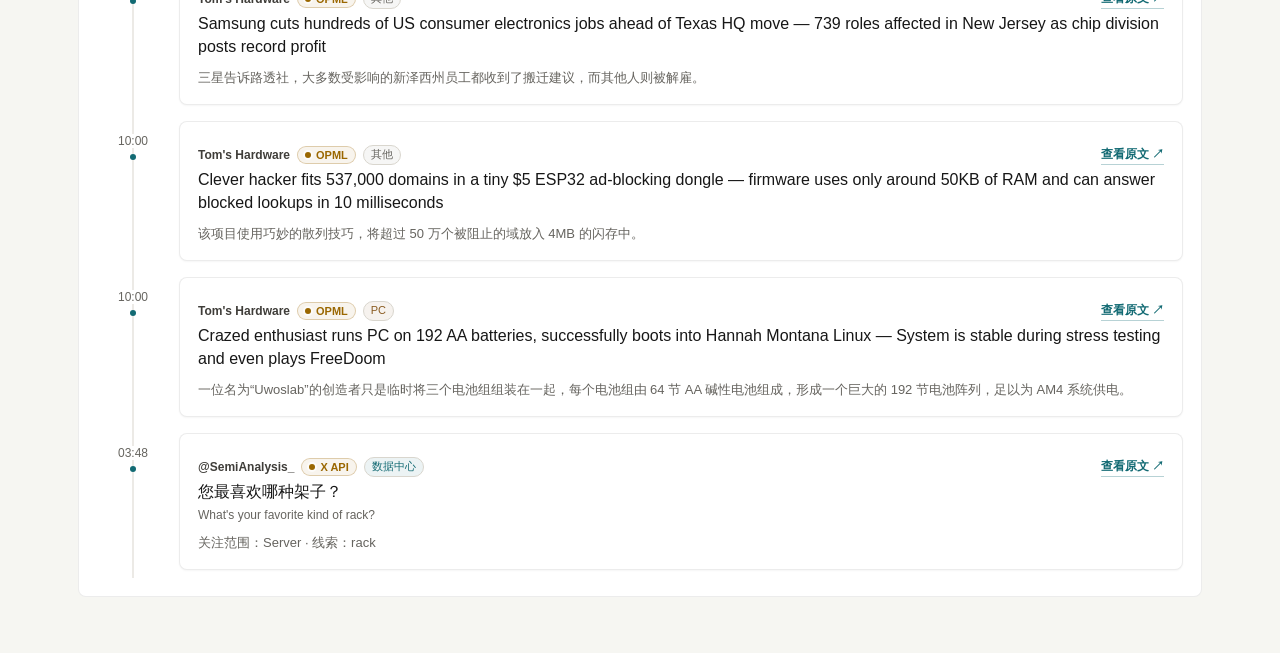
==== commit a3e6c4c7: "fix: classify mobile APUs as PC" ====
--- a/index.html
+++ b/index.html
@@ -202,7 +202,7 @@
 
     <script src="https://cdn.jsdelivr.net/npm/gsap@3.13.0/dist/gsap.min.js" integrity="sha384-HOvlOYPIs/zjoIkWUGXkVmXsjr8GuZLV+Q+rcPwmJOVZVpvTSXQChiN4t9Euv9Vc" crossorigin="anonymous" defer></script>
     <script src="./assets/motion.js?v=aihot-0715b" defer></script>
-    <script src="./assets/industry-taxonomy.js?v=industry-taxonomy-0719d" defer></script>
-    <script src="./assets/app.js?v=industry-taxonomy-0719d" defer></script>
+    <script src="./assets/industry-taxonomy.js?v=industry-taxonomy-0720a" defer></script>
+    <script src="./assets/app.js?v=industry-taxonomy-0720a" defer></script>
   </body>
 </html>
